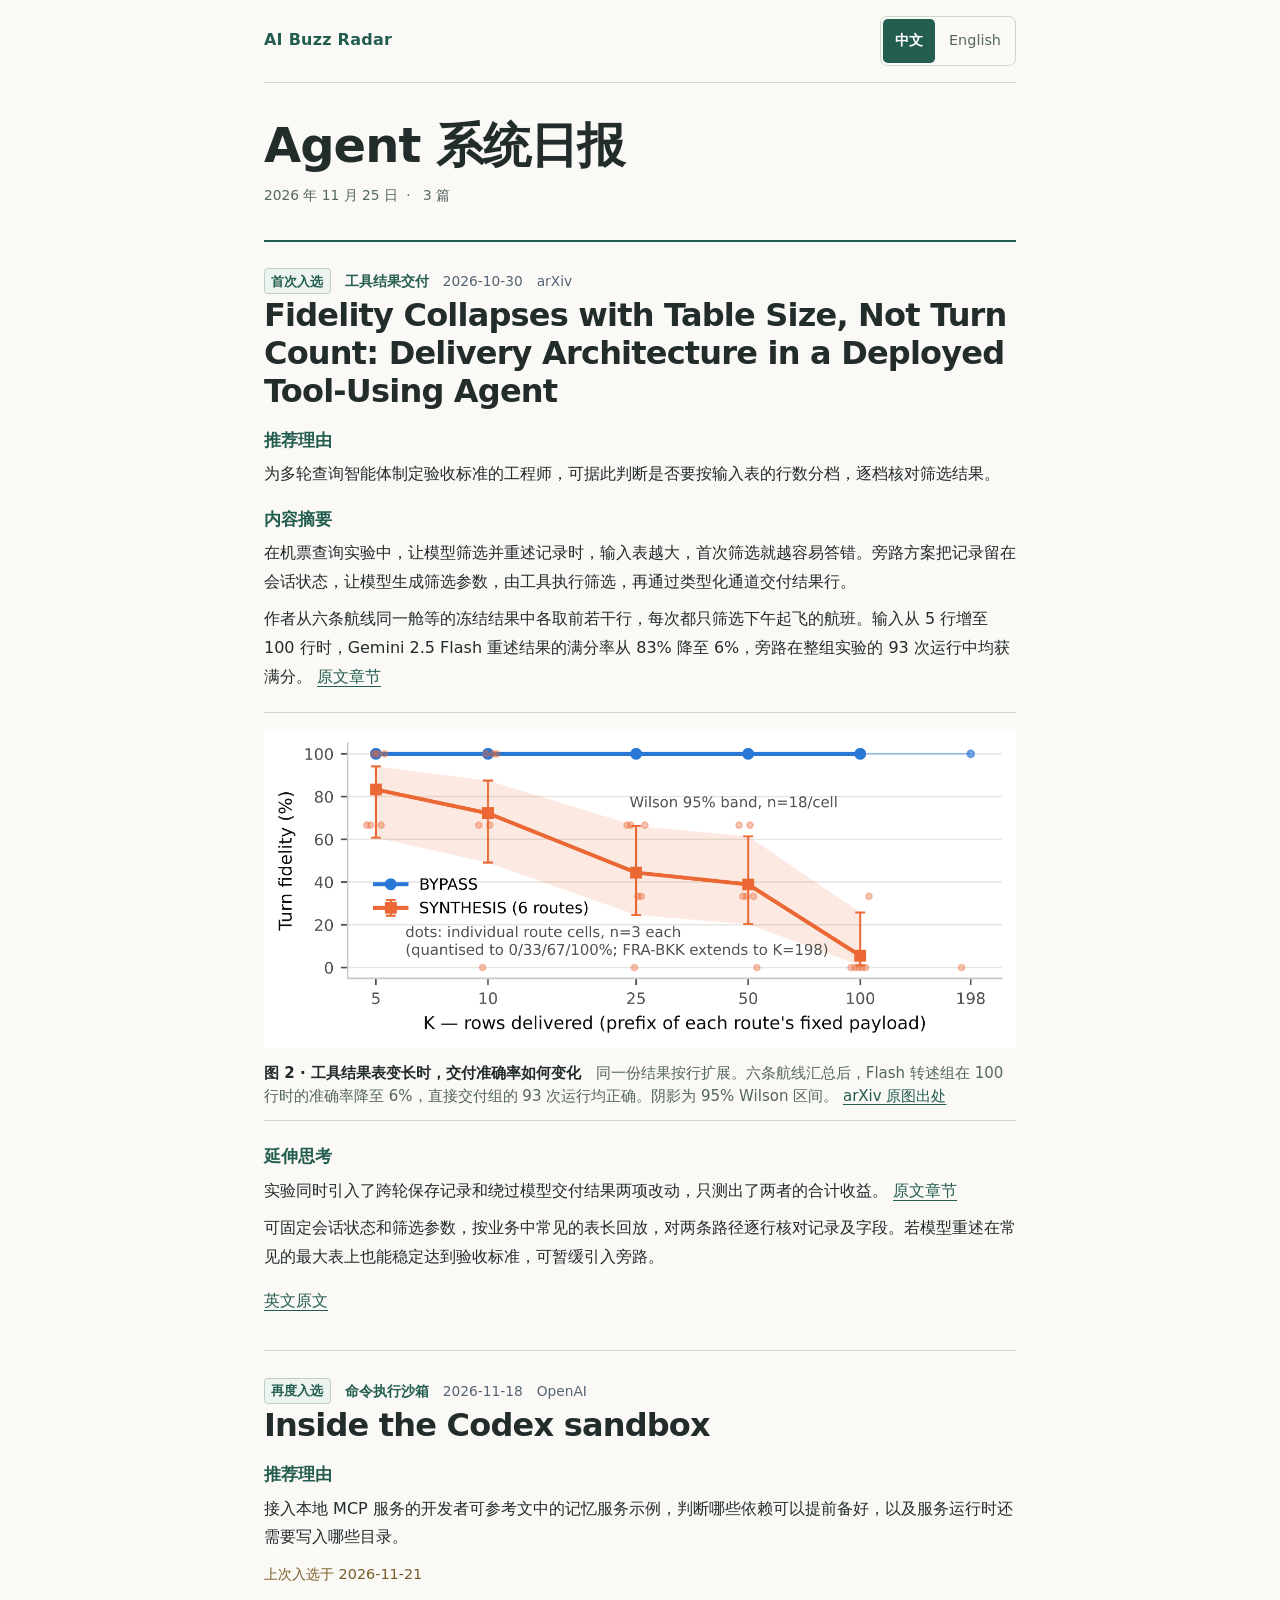
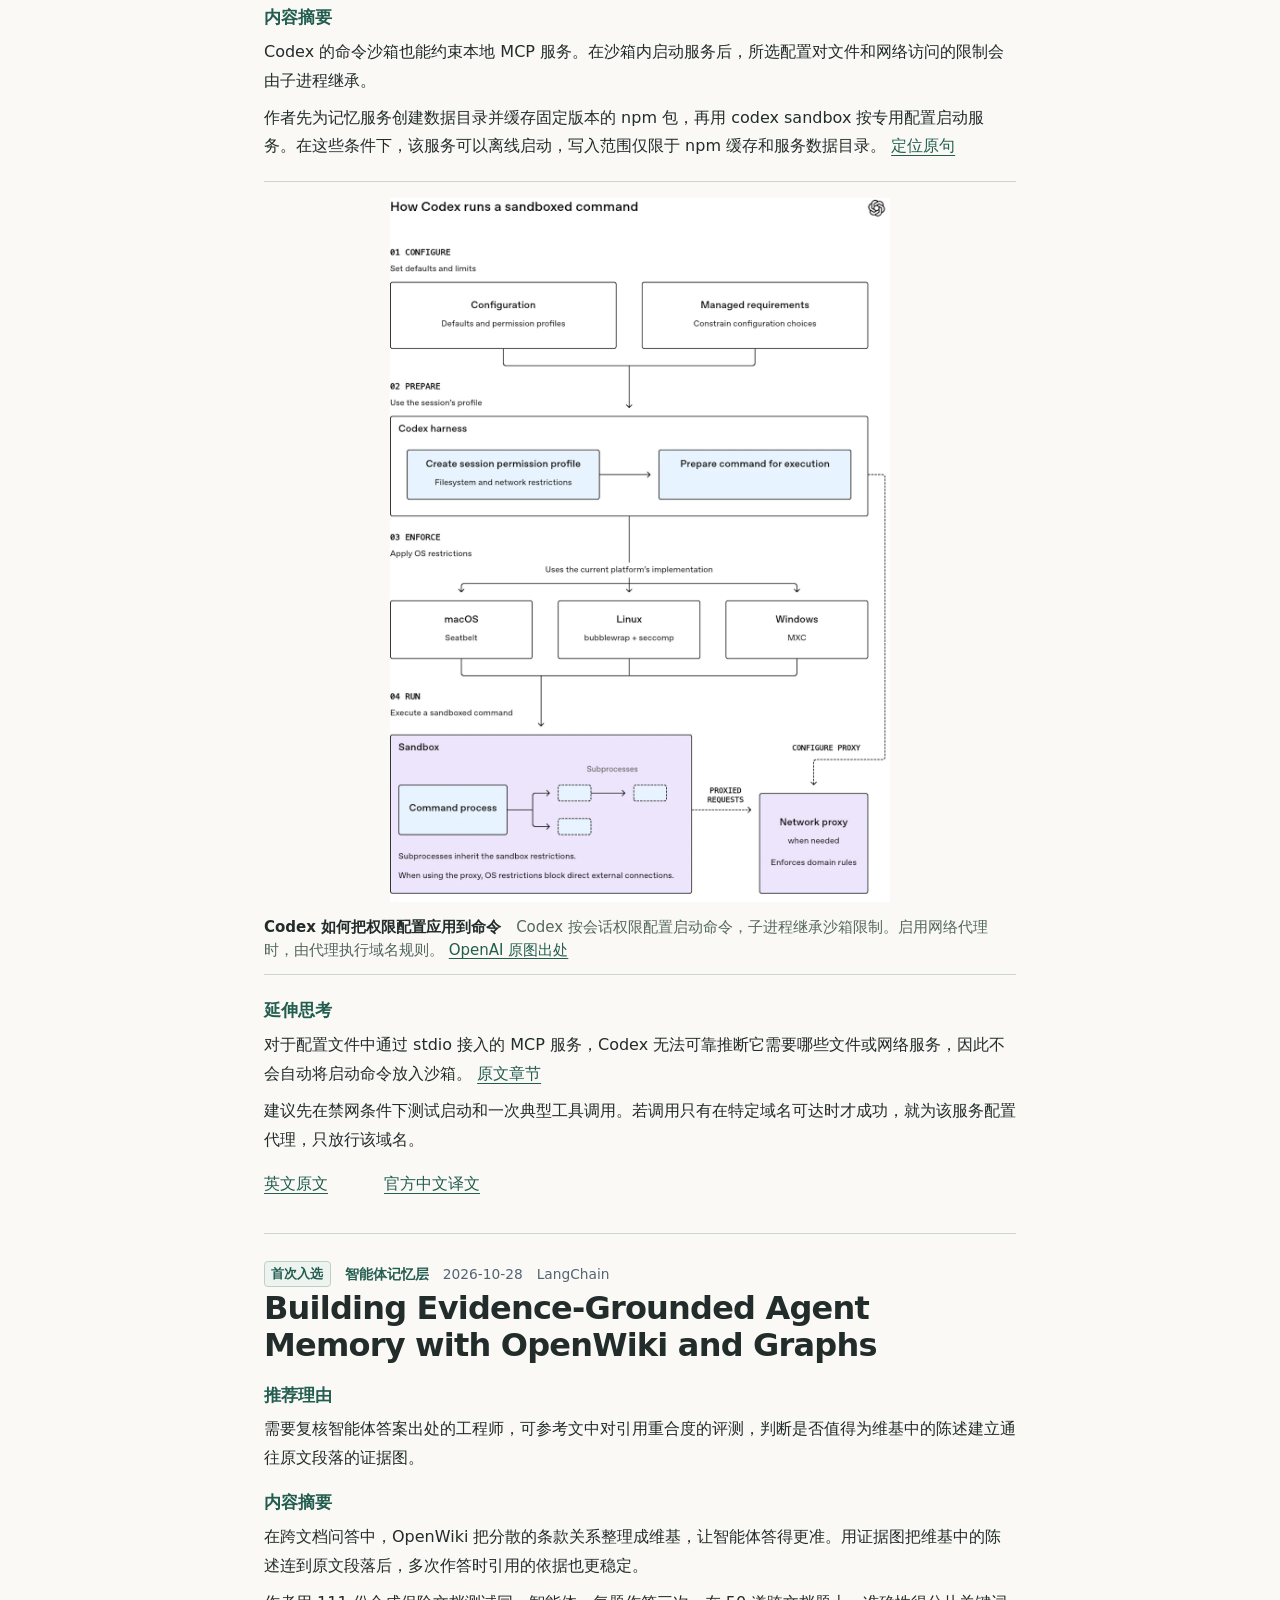
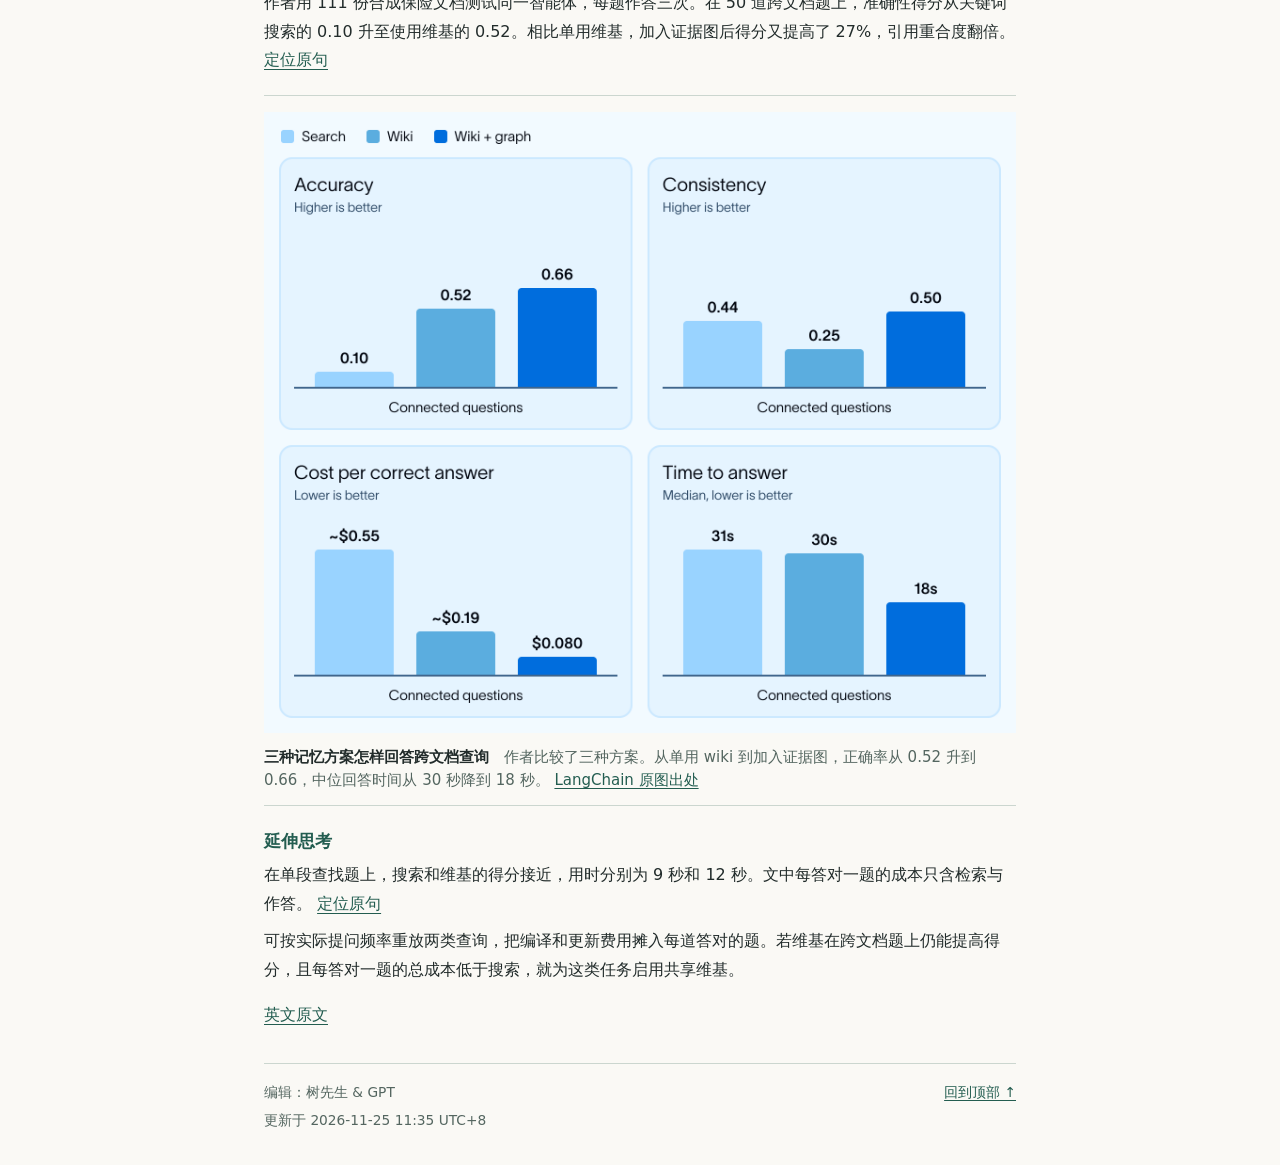
==== examples/index.html @ 89eafdf2 "Size publisher figures for readable layouts and zoom into tapped details" ====
<!doctype html>
<html lang="zh-CN"><head><meta charset="utf-8"><meta name="viewport" content="width=device-width, initial-scale=1">
<title data-en="Agent Systems Daily · 2026-11-25 | AI Buzz Radar">Agent 系统日报 · 2026-11-25 | AI Buzz Radar</title><style>:root{color-scheme:light;--ink:#222c2b;--pine:#235d50;--muted:#546660;--rule:#cbd6cf;--paper:#faf9f5}
*{box-sizing:border-box}
body{margin:0;color:var(--ink);background:var(--paper);font:16px/1.8 system-ui,"PingFang SC","Microsoft YaHei",sans-serif}
main{width:min(47rem,calc(100% - 2.5rem));margin:auto}
header,footer{display:flex;justify-content:space-between;align-items:baseline;gap:1rem;padding:1rem 0;border-bottom:1px solid var(--rule)}
.brand{font-weight:750;letter-spacing:.015em;text-decoration:none}
a{color:var(--pine);text-underline-offset:.23em}
a:focus-visible{outline:2px solid var(--pine);outline-offset:3px}
.mast{padding:2.1rem 0 1.5rem;border-bottom:2px solid var(--pine)}
h1,h2,h3{line-height:1.35;text-wrap:pretty}
h1{font-family:inherit;font-size:clamp(2rem,6vw,3rem);font-weight:700;line-height:1.2;letter-spacing:-.02em;margin:0 0 .45rem}
.mast p,.meta,footer{font-size:.86rem;color:var(--muted)}.mast span{padding:0 .25rem}
article{padding:1.65rem 0;border-bottom:1px solid var(--rule);overflow-wrap:anywhere}
h2{font-size:clamp(1.45rem,3.6vw,2rem);margin:.18rem 0 .65rem;line-height:1.18;letter-spacing:-.025em}p{margin:.52rem 0}
.meta{margin:0;color:#546475}.meta strong{color:var(--pine)}.full{font-size:.88rem;margin-bottom:0}
.meta em{display:inline-block;padding:.05em .5em;border:1px solid #bdcfc6;border-radius:.3em;background:#edf4ef;color:var(--pine);font-size:.8rem;font-style:normal;font-weight:650;white-space:nowrap}
article h3{font-size:1.08rem;font-weight:700;color:var(--pine);margin:1.15rem 0 .25rem}
blockquote{font-size:.9rem;margin:.6rem 0;color:#795d28}footer{border:0;padding-bottom:2rem}
@media(max-width:420px){main{width:calc(100% - 2rem)}.mast{padding:1.45rem 0 1rem}article{padding:1.2rem 0}}
.process{display:flex;flex-wrap:wrap;align-items:stretch;list-style:none;margin:.4rem 0 1rem;padding:0;gap:.3rem}
.process li{flex:1 1 6rem;display:flex;align-items:center;gap:.4rem;border-radius:.2rem;background:#dfe9df;padding:.55rem .7rem;font-size:.9rem}
.process li+li::before{content:"→";font-weight:700;color:var(--pine)}
@media(max-width:480px){.process{display:block}.process li+li{margin-top:.3rem}.process li+li::before{content:"↓"}}
.full{display:flex;flex-wrap:wrap;gap:0 1.25rem;font-size:1rem}
.full a{display:inline-flex;align-items:center;min-height:44px}
@media(max-width:480px){h2{line-height:1.32}footer{flex-wrap:wrap}}
figure{margin:1.25rem 0 1.5rem;padding:1rem 0 .75rem;border-block:1px solid var(--rule)}
figure img{display:block;width:auto;height:auto;max-width:min(100%,25rem);max-height:min(18rem,36vh);max-height:min(18rem,36svh);margin:0 auto}
figcaption{margin:.85rem auto 0;font-size:.9375rem;line-height:1.55;color:var(--muted)}
figcaption strong{color:var(--ink)}
/* Size each original from its intrinsic proportions. Give tall figures a height
   budget, with a floor so a short landscape screen can scroll a legible figure. */
.publisher-figure img{
  max-width:100%;
  max-height:clamp(26rem,80vh,44rem);
  max-height:clamp(26rem,80svh,44rem)
}
.enlarge-image{display:block;width:fit-content;max-width:100%;margin:0 auto;border:0;background:transparent;padding:0;cursor:zoom-in}
.enlarge-image:focus-visible{outline:2px solid var(--pine);outline-offset:4px}
.image-viewer{padding:0;border:1px solid var(--rule);max-width:calc(100vw - 1rem);background:white}
.image-viewer::backdrop{background:rgb(0 0 0 / .65)}
.image-viewer form{display:flex;justify-content:flex-end;border-bottom:1px solid var(--rule)}
.image-viewer button{padding:.6rem 1rem;background:white;border:0;color:var(--pine);font:inherit;cursor:pointer}
.image-viewport{max-height:76vh;overflow:auto}
.image-viewport img{display:block;width:auto;height:auto;max-width:none}
.language-switch{display:flex;align-items:center;gap:.15rem;border:1px solid var(--rule);border-radius:.45rem;padding:.125rem}
.language-switch[hidden]{display:none}
.language-switch button{min-height:2.75rem;padding:.2rem .75rem;border:0;border-radius:.3rem;background:transparent;color:var(--muted);font:inherit;font-size:.9rem;cursor:pointer}
.language-switch button[aria-pressed="true"]{background:var(--pine);color:white;font-weight:650}
.language-switch button:focus-visible{outline:2px solid var(--pine);outline-offset:2px}

.edition-credit{display:grid;gap:.2rem}
</style></head>
<body><main><header><a class="brand" href="index.html" data-follow-language>AI Buzz Radar</a>
<div class="language-switch" role="group" aria-label="阅读语言" data-en-label="Reading language" hidden>
<button type="button" lang="zh-CN" data-language="zh" aria-pressed="true">中文</button>
<button type="button" lang="en" data-language="en" aria-pressed="false">English</button></div></header>
<div class="mast"><h1 data-en="Agent Systems Daily">Agent 系统日报</h1><p><time datetime="2026-11-25" data-en="November 25, 2026">2026 年 11 月 25 日</time> <span>·</span> <span data-en="3 articles">3 篇</span></p></div>
<article><p class="meta"><em>首次入选</em>　<strong>工具结果交付</strong>　2026-10-30　arXiv</p>
<h2>Fidelity Collapses with Table Size, Not Turn Count: Delivery Architecture in a Deployed Tool-Using Agent</h2>
<h3>推荐理由</h3>
<p>为多轮查询智能体制定验收标准的工程师，可据此判断是否要按输入表的行数分档，逐档核对筛选结果。</p>
<h3>内容摘要</h3>
<p>在机票查询实验中，让模型筛选并重述记录时，输入表越大，首次筛选就越容易答错。旁路方案把记录留在会话状态，让模型生成筛选参数，由工具执行筛选，再通过类型化通道交付结果行。</p>
<p>作者从六条航线同一舱等的冻结结果中各取前若干行，每次都只筛选下午起飞的航班。输入从 5 行增至 100 行时，Gemini 2.5 Flash 重述结果的满分率从 83% 降至 6%，旁路在整组实验的 93 次运行中均获满分。 <a href="https://arxiv.org/html/2611.00442v1#S5.SS1.SSS0.Px1">原文章节</a></p>
<figure class="publisher-figure"><button aria-label="放大原图：随行数增加，橙色模型转述曲线下降，蓝色直接交付曲线保持在 100%。" class="enlarge-image" type="button"><img alt="随行数增加，橙色模型转述曲线下降，蓝色直接交付曲线保持在 100%。" src="[data-uri]"/></button><figcaption><strong>图 2 · 工具结果表变长时，交付准确率如何变化</strong>　同一份结果按行扩展。六条航线汇总后，Flash 转述组在 100 行时的准确率降至 6%，直接交付组的 93 次运行均正确。阴影为 95% Wilson 区间。 <a href="https://arxiv.org/html/2611.00442v1#S5.F2">arXiv 原图出处</a></figcaption></figure>

<h3>延伸思考</h3>
<p>实验同时引入了跨轮保存记录和绕过模型交付结果两项改动，只测出了两者的合计收益。 <a href="https://arxiv.org/html/2611.00442v1#Sx1.SS0.SSS0.Px4">原文章节</a></p>
<p>可固定会话状态和筛选参数，按业务中常见的表长回放，对两条路径逐行核对记录及字段。若模型重述在常见的最大表上也能稳定达到验收标准，可暂缓引入旁路。</p>
<p class="full"><a href="https://arxiv.org/html/2611.00442v1">英文原文</a></p>
</article><article><p class="meta"><em>再度入选</em>　<strong>命令执行沙箱</strong>　2026-11-18　OpenAI</p>
<h2>Inside the Codex sandbox</h2>
<h3>推荐理由</h3>
<p>接入本地 MCP 服务的开发者可参考文中的记忆服务示例，判断哪些依赖可以提前备好，以及服务运行时还需要写入哪些目录。</p>
<blockquote>
<p>上次入选于 2026-11-21</p>
</blockquote>
<h3>内容摘要</h3>
<p>Codex 的命令沙箱也能约束本地 MCP 服务。在沙箱内启动服务后，所选配置对文件和网络访问的限制会由子进程继承。</p>
<p>作者先为记忆服务创建数据目录并缓存固定版本的 npm 包，再用 codex sandbox 按专用配置启动服务。在这些条件下，该服务可以离线启动，写入范围仅限于 npm 缓存和服务数据目录。 <a href="https://openai.com/en-US/index/inside-the-codex-sandbox/#:~:text=without%20network%20access%2C%20with%20writes%20limited%20to%20the%20npm%20cache%20and%20the%20server%E2%80%99s%20data%20directory">定位原句</a></p>
<figure class="publisher-figure"><button aria-label="放大原图：流程图中，配置和管理员设定的约束共同确定会话权限配置。Codex 据此在 macOS、Linux 或 Windows 的沙箱中启动命令。子进程继承限制，可选的网络代理按域名规则筛选请求。" class="enlarge-image" type="button"><img alt="流程图中，配置和管理员设定的约束共同确定会话权限配置。Codex 据此在 macOS、Linux 或 Windows 的沙箱中启动命令。子进程继承限制，可选的网络代理按域名规则筛选请求。" src="[data-uri]"/></button><figcaption><strong>Codex 如何把权限配置应用到命令</strong>　Codex 按会话权限配置启动命令，子进程继承沙箱限制。启用网络代理时，由代理执行域名规则。 <a href="https://openai.com/en-US/index/inside-the-codex-sandbox/">OpenAI 原图出处</a></figcaption></figure>

<h3>延伸思考</h3>
<p>对于配置文件中通过 stdio 接入的 MCP 服务，Codex 无法可靠推断它需要哪些文件或网络服务，因此不会自动将启动命令放入沙箱。 <a href="https://openai.com/en-US/index/inside-the-codex-sandbox/#example-sandboxing-an-mcp-server">原文章节</a></p>
<p>建议先在禁网条件下测试启动和一次典型工具调用。若调用只有在特定域名可达时才成功，就为该服务配置代理，只放行该域名。</p>
<p class="full"><a href="https://openai.com/en-US/index/inside-the-codex-sandbox/">英文原文</a>　<a href="https://openai.com/zh-Hans-CN/index/inside-the-codex-sandbox/">官方中文译文</a></p>
</article><article><p class="meta"><em>首次入选</em>　<strong>智能体记忆层</strong>　2026-10-28　LangChain</p>
<h2>Building Evidence-Grounded Agent Memory with OpenWiki and Graphs</h2>
<h3>推荐理由</h3>
<p>需要复核智能体答案出处的工程师，可参考文中对引用重合度的评测，判断是否值得为维基中的陈述建立通往原文段落的证据图。</p>
<h3>内容摘要</h3>
<p>在跨文档问答中，OpenWiki 把分散的条款关系整理成维基，让智能体答得更准。用证据图把维基中的陈述连到原文段落后，多次作答时引用的依据也更稳定。</p>
<p>作者用 111 份合成保险文档测试同一智能体，每题作答三次。在 50 道跨文档题上，准确性得分从关键词搜索的 0.10 升至使用维基的 0.52。相比单用维基，加入证据图后得分又提高了 27%，引用重合度翻倍。 <a href="https://www.langchain.com/blog/building-agent-memory-openwiki-graphs#:~:text=Accuracy%20rose%2027%25%2C%20citation%20consistency%20doubled">定位原句</a></p>
<figure class="publisher-figure"><button aria-label="放大原图：原文四幅柱状图比较仅搜索、只用 wiki 及 wiki 加证据图的正确率、引用一致性、每个正确回答的成本和中位回答时间。" class="enlarge-image" type="button"><img alt="原文四幅柱状图比较仅搜索、只用 wiki 及 wiki 加证据图的正确率、引用一致性、每个正确回答的成本和中位回答时间。" src="[data-uri]"/></button><figcaption><strong>三种记忆方案怎样回答跨文档查询</strong>　作者比较了三种方案。从单用 wiki 到加入证据图，正确率从 0.52 升到 0.66，中位回答时间从 30 秒降到 18 秒。 <a href="https://www.langchain.com/blog/building-agent-memory-openwiki-graphs#:~:text=Better%20accuracy%2C%20lower%20cost%2C%20faster%20answers">LangChain 原图出处</a></figcaption></figure>

<h3>延伸思考</h3>
<p>在单段查找题上，搜索和维基的得分接近，用时分别为 9 秒和 12 秒。文中每答对一题的成本只含检索与作答。 <a href="https://www.langchain.com/blog/building-agent-memory-openwiki-graphs#:~:text=while%20latency%20increased%20from%209%20to%2012%20seconds">定位原句</a></p>
<p>可按实际提问频率重放两类查询，把编译和更新费用摊入每道答对的题。若维基在跨文档题上仍能提高得分，且每答对一题的总成本低于搜索，就为这类任务启用共享维基。</p>
<p class="full"><a href="https://www.langchain.com/blog/building-agent-memory-openwiki-graphs">英文原文</a></p>
</article>
<footer><div class="edition-credit"><span data-en="Edited by Mr. Tree &amp; GPT">编辑：树先生 &amp; GPT</span>
<span><span data-en="Updated">更新于</span> <time datetime="2026-11-25T11:35:46.316659+08:00">2026-11-25 11:35 UTC+8</time></span>
</div><a href="#" data-en="Back to top ↑">回到顶部 ↑</a></footer></main>

<dialog class="image-viewer" aria-label="原图" data-en-label="Original figure">
<form method="dialog"><button type="button" class="original-size" data-en="Original size" hidden>原始尺寸</button><button autofocus data-en="Close figure">关闭原图</button></form>
<div class="image-viewport"><img alt=""></div>
</dialog>
<script>
const viewer = document.querySelector(".image-viewer");
const viewport = viewer.querySelector(".image-viewport");
const full = viewport.querySelector("img");
const originalSize = viewer.querySelector(".original-size");

function centerOnFigure(x, y) {
  viewport.scrollTo(full.offsetWidth * x - viewport.clientWidth / 2,
                    full.offsetHeight * y - viewport.clientHeight / 2);
}

document.querySelector("main").addEventListener("click", event => {
  const button = event.target.closest(".enlarge-image");
  if (!button) return;
  const thumbnail = button.querySelector("img");
  const rect = thumbnail.getBoundingClientRect();
  const readingWidth = Math.min(thumbnail.naturalWidth,
                                Math.max(rect.width * 2, document.documentElement.clientWidth * 0.9));
  full.src = thumbnail.currentSrc;
  full.alt = thumbnail.alt;
  full.style.aspectRatio = thumbnail.naturalWidth + " / " + thumbnail.naturalHeight;
  full.style.width = readingWidth + "px";
  originalSize.hidden = readingWidth >= thumbnail.naturalWidth;
  viewer.showModal();
  centerOnFigure(event.detail ? (event.clientX - rect.left) / rect.width : 0.5,
                 event.detail ? (event.clientY - rect.top) / rect.height : 0);
});
originalSize.addEventListener("click", () => {
  const x = (viewport.scrollLeft + viewport.clientWidth / 2) / full.offsetWidth;
  const y = (viewport.scrollTop + viewport.clientHeight / 2) / full.offsetHeight;
  full.style.width = full.naturalWidth + "px";
  originalSize.hidden = true;
  viewer.querySelector("[autofocus]").focus();
  centerOnFigure(x, y);
});
</script>


<script type="application/json" id="english-cards">["\u003cp class=\"meta\"\u003e\u003cem\u003eFirst appearance\u003c/em\u003e\u3000\u003cstrong\u003eTool result delivery\u003c/strong\u003e\u30002026-10-30\u3000arXiv\u003c/p\u003e\n\u003ch2\u003eFidelity Collapses with Table Size, Not Turn Count: Delivery Architecture in a Deployed Tool-Using Agent\u003c/h2\u003e\n\u003ch3\u003eWhy\u003c/h3\u003e\n\u003cp\u003eEngineers setting acceptance criteria for multi-turn query agents can use these results to decide whether to group tests by input row count and verify the filtered results at each size.\u003c/p\u003e\n\u003ch3\u003eSummary\u003c/h3\u003e\n\u003cp\u003eIn a flight-search experiment, when the model filtered and re-emitted records, larger input tables led to more errors on the first filter request. The bypass design kept records in session state. The model supplied filter arguments, and a tool applied them and delivered the matching rows over a typed channel.\u003c/p\u003e\n\u003cp\u003eThe authors took progressively longer prefixes of frozen results from six routes in a single cabin class, asking for afternoon departures each time. As the input grew from 5 to 100 rows, the share of Gemini 2.5 Flash responses earning full credit fell from 83% to 6%. The bypass design earned full credit in all 93 runs of the experiment. \u003ca href=\"https://arxiv.org/html/2611.00442v1#S5.SS1.SSS0.Px1\"\u003eSource section\u003c/a\u003e\u003c/p\u003e\n\u003cfigure class=\"publisher-figure\"\u003e\u003cbutton aria-label=\"Enlarge figure: The orange synthesis curve drops as rows are added. The blue direct-delivery curve stays at 100%.\" class=\"enlarge-image\" type=\"button\"\u003e\u003cimg alt=\"The orange synthesis curve drops as rows are added. The blue direct-delivery curve stays at 100%.\"/\u003e\u003c/button\u003e\u003cfigcaption\u003e\u003cstrong\u003eFigure 2 \u00b7 Fidelity as tool results grow\u003c/strong\u003e\u3000Each table grows by appending rows to a fixed payload. Across six routes, Flash synthesis falls to 6% fidelity at 100 rows. Direct delivery is correct in all 93 runs. Shading shows 95% Wilson intervals. \u003ca href=\"https://arxiv.org/html/2611.00442v1#S5.F2\"\u003eOriginal figure from arXiv\u003c/a\u003e\u003c/figcaption\u003e\u003c/figure\u003e\n\u003ch3\u003eTakeaways\u003c/h3\u003e\n\u003cp\u003eThe experiment introduced two changes together, preserving records across turns and delivering results outside the model. It measured their combined benefit. \u003ca href=\"https://arxiv.org/html/2611.00442v1#Sx1.SS0.SSS0.Px4\"\u003eSource section\u003c/a\u003e\u003c/p\u003e\n\u003cp\u003eA follow-up test could hold session state and filter arguments fixed, replay table sizes common in production, and check every row and field from both delivery paths. If model-generated results consistently meet the acceptance criteria even on the largest commonly seen tables, adopting a bypass could wait.\u003c/p\u003e\n\u003cp class=\"full\"\u003e\u003ca href=\"https://arxiv.org/html/2611.00442v1\"\u003eOriginal article\u003c/a\u003e\u003c/p\u003e\n", "\u003cp class=\"meta\"\u003e\u003cem\u003eReturning pick\u003c/em\u003e\u3000\u003cstrong\u003eCommand execution sandbox\u003c/strong\u003e\u30002026-11-18\u3000OpenAI\u003c/p\u003e\n\u003ch2\u003eInside the Codex sandbox\u003c/h2\u003e\n\u003ch3\u003eWhy\u003c/h3\u003e\n\u003cp\u003eDevelopers integrating a local MCP server can use the memory server example to decide which dependencies to prepare in advance and which directories the server still needs to write to at runtime.\u003c/p\u003e\n\u003cblockquote\u003e\n\u003cp\u003ePreviously featured on 2026-11-21\u003c/p\u003e\n\u003c/blockquote\u003e\n\u003ch3\u003eSummary\u003c/h3\u003e\n\u003cp\u003eThe Codex command sandbox can also constrain a local MCP server. When the server starts inside the sandbox, its child processes inherit the selected profile\u2019s filesystem and network restrictions.\u003c/p\u003e\n\u003cp\u003eThe author created a data directory for the memory server and cached a pinned version of its npm package, then launched it with codex sandbox under a dedicated profile. Under those conditions, the server could start offline and write only to the npm cache and its data directory. \u003ca href=\"https://openai.com/en-US/index/inside-the-codex-sandbox/#:~:text=without%20network%20access%2C%20with%20writes%20limited%20to%20the%20npm%20cache%20and%20the%20server%E2%80%99s%20data%20directory\"\u003eSource passage\u003c/a\u003e\u003c/p\u003e\n\u003cfigure class=\"publisher-figure\"\u003e\u003cbutton aria-label=\"Enlarge figure: Flow diagram showing how configuration and managed requirements define the session\u2019s permission profile. Codex uses the profile to launch a command in a sandbox on macOS, Linux, or Windows. Child processes inherit the restrictions, and an optional network proxy filters requests by domain.\" class=\"enlarge-image\" type=\"button\"\u003e\u003cimg alt=\"Flow diagram showing how configuration and managed requirements define the session\u2019s permission profile. Codex uses the profile to launch a command in a sandbox on macOS, Linux, or Windows. Child processes inherit the restrictions, and an optional network proxy filters requests by domain.\"/\u003e\u003c/button\u003e\u003cfigcaption\u003e\u003cstrong\u003eHow Codex applies a permission profile to a command\u003c/strong\u003e\u3000Codex launches the command under the session\u2019s permission profile. Child processes inherit the sandbox restrictions. When enabled, the network proxy enforces domain rules. \u003ca href=\"https://openai.com/en-US/index/inside-the-codex-sandbox/\"\u003eOriginal figure from OpenAI\u003c/a\u003e\u003c/figcaption\u003e\u003c/figure\u003e\n\u003ch3\u003eTakeaways\u003c/h3\u003e\n\u003cp\u003eCodex leaves the launch command for a configured stdio MCP server unsandboxed because it cannot reliably infer which files or network services the server needs. \u003ca href=\"https://openai.com/en-US/index/inside-the-codex-sandbox/#example-sandboxing-an-mcp-server\"\u003eSource section\u003c/a\u003e\u003c/p\u003e\n\u003cp\u003eI\u2019d test startup and one typical tool call with networking disabled. If the call succeeds only when a particular domain is reachable, I\u2019d configure a proxy for that server to allow just that domain.\u003c/p\u003e\n\u003cp class=\"full\"\u003e\u003ca href=\"https://openai.com/en-US/index/inside-the-codex-sandbox/\"\u003eOriginal article\u003c/a\u003e\u003c/p\u003e\n", "\u003cp class=\"meta\"\u003e\u003cem\u003eFirst appearance\u003c/em\u003e\u3000\u003cstrong\u003eAgent memory layer\u003c/strong\u003e\u30002026-10-28\u3000LangChain\u003c/p\u003e\n\u003ch2\u003eBuilding Evidence-Grounded Agent Memory with OpenWiki and Graphs\u003c/h2\u003e\n\u003ch3\u003eWhy\u003c/h3\u003e\n\u003cp\u003eEngineers who need to audit the sources behind an agent\u2019s answers can use the citation-overlap results to decide whether to build an evidence graph linking wiki statements to source passages.\u003c/p\u003e\n\u003ch3\u003eSummary\u003c/h3\u003e\n\u003cp\u003eOn questions that spanned documents, agents answered more accurately when OpenWiki compiled the relationships among policy provisions into a wiki. Linking wiki statements to source passages through an evidence graph also made citations more consistent across runs.\u003c/p\u003e\n\u003cp\u003eThe authors tested the same agent on 111 synthetic insurance documents and ran each question three times. On 50 cross-document questions, the accuracy score rose from 0.10 with keyword search to 0.52 with the wiki. Adding the graph raised the score a further 27% relative to the wiki alone and doubled citation overlap. \u003ca href=\"https://www.langchain.com/blog/building-agent-memory-openwiki-graphs#:~:text=Accuracy%20rose%2027%25%2C%20citation%20consistency%20doubled\"\u003eSource passage\u003c/a\u003e\u003c/p\u003e\n\u003cfigure class=\"publisher-figure\"\u003e\u003cbutton aria-label=\"Enlarge figure: Four charts compare accuracy, citation consistency, cost per correct answer, and median latency with search alone, a wiki, or a wiki plus an evidence graph.\" class=\"enlarge-image\" type=\"button\"\u003e\u003cimg alt=\"Four charts compare accuracy, citation consistency, cost per correct answer, and median latency with search alone, a wiki, or a wiki plus an evidence graph.\"/\u003e\u003c/button\u003e\u003cfigcaption\u003e\u003cstrong\u003eThree memory setups on cross-document questions\u003c/strong\u003e\u3000Moving from the wiki alone to a wiki with an evidence graph raised accuracy from 0.52 to 0.66 and cut median answer time from 30 to 18 seconds in the authors\u2019 evaluation. \u003ca href=\"https://www.langchain.com/blog/building-agent-memory-openwiki-graphs#:~:text=Better%20accuracy%2C%20lower%20cost%2C%20faster%20answers\"\u003eOriginal figure from LangChain\u003c/a\u003e\u003c/figcaption\u003e\u003c/figure\u003e\n\u003ch3\u003eTakeaways\u003c/h3\u003e\n\u003cp\u003eOn single-passage lookups, search and the wiki earned similar scores and took 9 and 12 seconds, respectively. The reported cost per correct answer covered only retrieval and answering. \u003ca href=\"https://www.langchain.com/blog/building-agent-memory-openwiki-graphs#:~:text=while%20latency%20increased%20from%209%20to%2012%20seconds\"\u003eSource passage\u003c/a\u003e\u003c/p\u003e\n\u003cp\u003eReplay both question types at their observed frequencies and include compilation and update costs in the cost per correct answer. If the wiki still improves cross-document scores and costs less per correct answer than search, use a shared wiki for those tasks.\u003c/p\u003e\n\u003cp class=\"full\"\u003e\u003ca href=\"https://www.langchain.com/blog/building-agent-memory-openwiki-graphs\"\u003eOriginal article\u003c/a\u003e\u003c/p\u003e\n"]</script>
<script>
const english = JSON.parse(document.getElementById("english-cards").textContent);
const cards = Array.from(document.querySelectorAll("main > article"), (article, i) => {
  const template = document.createElement("template");
  template.innerHTML = english[i];
  const figure = template.content.querySelector("img");
  if (figure) figure.src = article.querySelector("img").src;
  return {article, zh: [...article.childNodes], en: [...template.content.childNodes]};
});
const labels = [...document.querySelectorAll("[data-en]")].map(node => [node, node.textContent]);
const ariaLabels = [...document.querySelectorAll("[data-en-label]")].map(node => [node, node.getAttribute("aria-label")]);
const localLinks = [...document.querySelectorAll("[data-follow-language]")].map(link => [link, link.getAttribute("href")]);
const switcher = document.querySelector(".language-switch");
function displayLanguage(language) {
  const isEnglish = language === "en";
  for (const card of cards) card.article.replaceChildren(...card[language]);
  for (const [node, zh] of labels) node.textContent = isEnglish ? node.dataset.en : zh;
  for (const [node, zh] of ariaLabels) node.setAttribute("aria-label", isEnglish ? node.dataset.enLabel : zh);
  for (const [link, href] of localLinks) link.setAttribute("href", isEnglish ? href + "?lang=en" : href);
  for (const button of switcher.querySelectorAll("button")) {
    button.setAttribute("aria-pressed", String(button.dataset.language === language));
  }
  document.documentElement.lang = isEnglish ? "en" : "zh-CN";
}
switcher.addEventListener("click", event => {
  const button = event.target.closest("button[data-language]");
  if (!button) return;
  const language = button.dataset.language;
  displayLanguage(language);
  const url = new URL(location.href);
  if (language === "en") url.searchParams.set("lang", "en");
  else url.searchParams.delete("lang");
  if (location.protocol === "http:" || location.protocol === "https:") history.replaceState(null, "", url);
});
if (new URL(location.href).searchParams.get("lang") === "en") displayLanguage("en");
switcher.hidden = false;
</script>

</body></html>
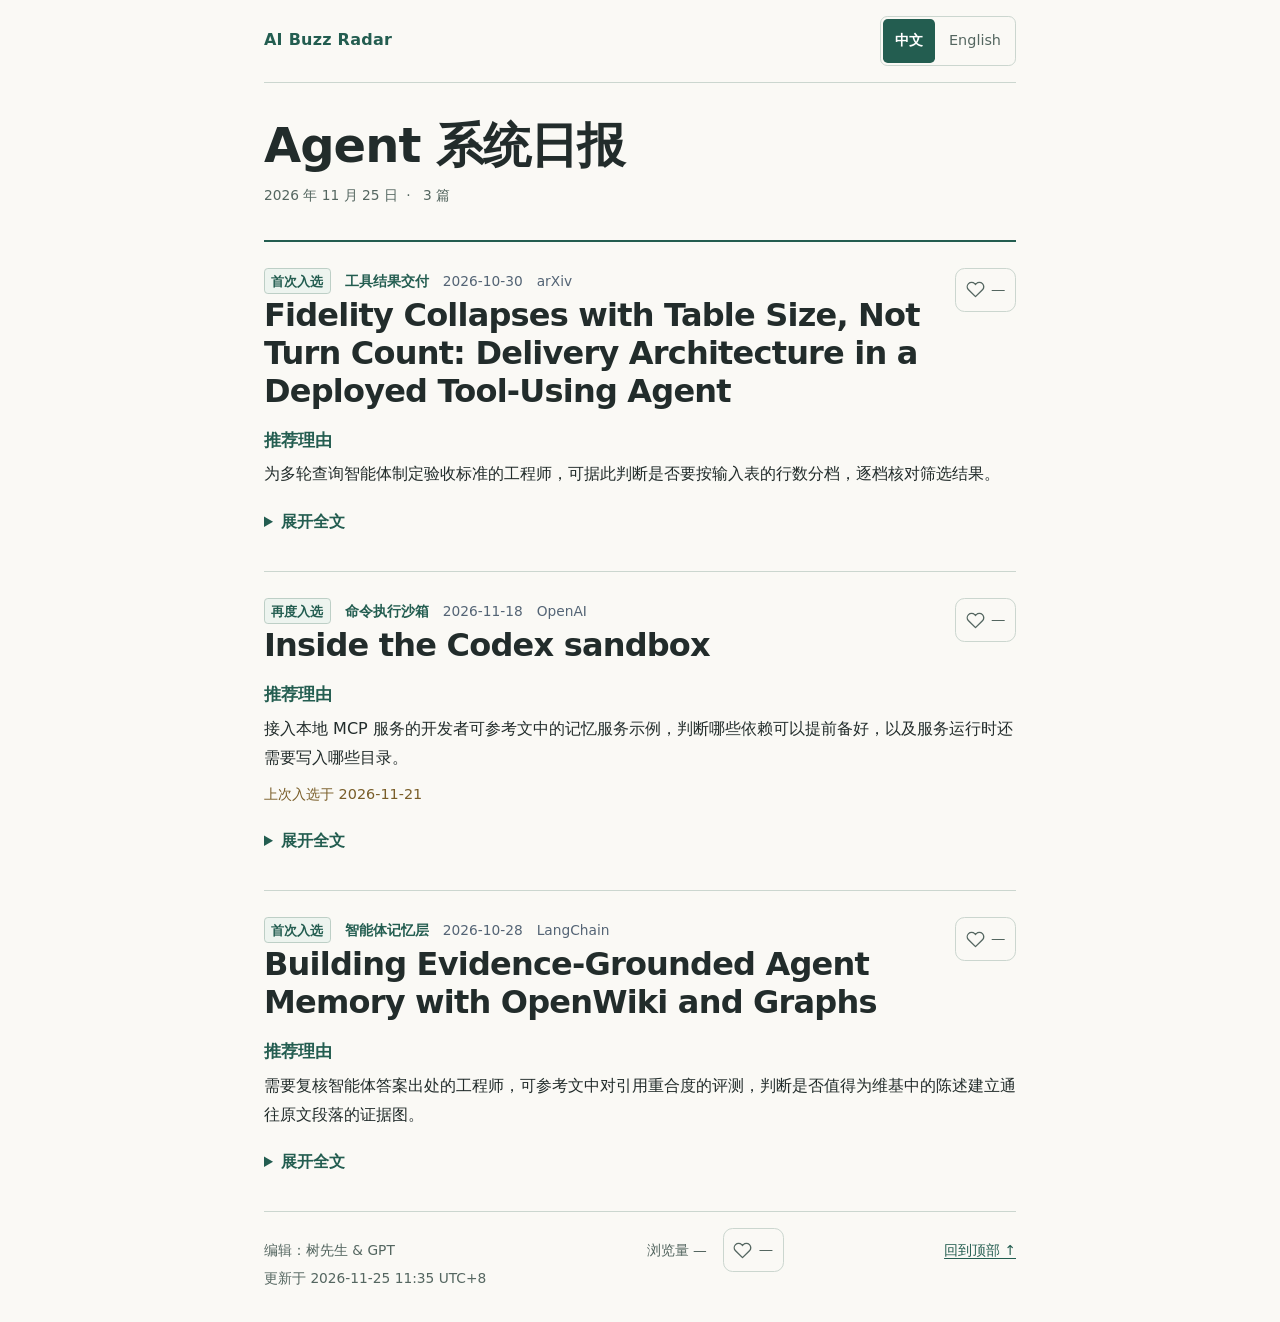
==== commit 8edb388d: "Add v1.1 reading disclosures, cumulative views and article likes" ====
--- a/examples/index.html
+++ b/examples/index.html
@@ -52,17 +52,31 @@
 .language-switch button:focus-visible{outline:2px solid var(--pine);outline-offset:2px}
 
 .edition-credit{display:grid;gap:.2rem}
+.article-details{margin-top:.7rem}
+.article-details summary{width:fit-content;min-height:44px;align-content:center;color:var(--pine);cursor:pointer;font-weight:650}
+.article-details summary:focus-visible,.like:focus-visible{outline:2px solid var(--pine);outline-offset:2px}
+.article-details .less,.article-details[open] .more{display:none}
+.article-details[open] .less{display:inline}
+.like{display:inline-flex;align-items:center;justify-content:center;gap:.4rem;min-width:44px;min-height:44px;padding:0 .6rem;border:1px solid var(--rule);border-radius:.6rem;background:transparent;color:var(--muted);font:inherit;font-size:.9rem;font-variant-numeric:tabular-nums;cursor:pointer}
+.like:disabled{cursor:default}
+.like[aria-pressed=true]{color:#a33453}
+.like[aria-pressed=true] svg{fill:currentColor}
+article>.like{float:right;margin-left:.65rem}
+.engagement{display:flex;align-items:center;gap:1rem;font-variant-numeric:tabular-nums}
+#counter-status:not(:empty){padding-bottom:1rem;color:var(--muted);font-size:.875rem}
 </style></head>
 <body><main><header><a class="brand" href="index.html" data-follow-language>AI Buzz Radar</a>
 <div class="language-switch" role="group" aria-label="阅读语言" data-en-label="Reading language" hidden>
 <button type="button" lang="zh-CN" data-language="zh" aria-pressed="true">中文</button>
 <button type="button" lang="en" data-language="en" aria-pressed="false">English</button></div></header>
 <div class="mast"><h1 data-en="Agent Systems Daily">Agent 系统日报</h1><p><time datetime="2026-11-25" data-en="November 25, 2026">2026 年 11 月 25 日</time> <span>·</span> <span data-en="3 articles">3 篇</span></p></div>
-<article><p class="meta"><em>首次入选</em>　<strong>工具结果交付</strong>　2026-10-30　arXiv</p>
+<article><button type="button" class="like" data-counter="article-a9e1956a3a6f707d8ed5b52c" aria-describedby="total-article-a9e1956a3a6f707d8ed5b52c" aria-label="为文章点赞" data-en-label="Like article" aria-pressed="false" disabled>
+<svg aria-hidden="true" width="19" height="19" viewBox="0 0 24 24" fill="none" stroke="currentColor" stroke-width="1.7" stroke-linejoin="round"><path d="M20.8 4.6a5.5 5.5 0 0 0-7.8 0l-1 1-1-1a5.5 5.5 0 0 0-7.8 7.8L12 21l8.8-8.6a5.5 5.5 0 0 0 0-7.8Z"/></svg>
+<span class="total" id="total-article-a9e1956a3a6f707d8ed5b52c">—</span></button><p class="meta"><em>首次入选</em>　<strong>工具结果交付</strong>　2026-10-30　arXiv</p>
 <h2>Fidelity Collapses with Table Size, Not Turn Count: Delivery Architecture in a Deployed Tool-Using Agent</h2>
 <h3>推荐理由</h3>
 <p>为多轮查询智能体制定验收标准的工程师，可据此判断是否要按输入表的行数分档，逐档核对筛选结果。</p>
-<h3>内容摘要</h3>
+<details class="article-details"><summary><span class="more">展开全文</span><span class="less">收起全文</span></summary><h3>内容摘要</h3>
 <p>在机票查询实验中，让模型筛选并重述记录时，输入表越大，首次筛选就越容易答错。旁路方案把记录留在会话状态，让模型生成筛选参数，由工具执行筛选，再通过类型化通道交付结果行。</p>
 <p>作者从六条航线同一舱等的冻结结果中各取前若干行，每次都只筛选下午起飞的航班。输入从 5 行增至 100 行时，Gemini 2.5 Flash 重述结果的满分率从 83% 降至 6%，旁路在整组实验的 93 次运行中均获满分。 <a href="https://arxiv.org/html/2611.00442v1#S5.SS1.SSS0.Px1">原文章节</a></p>
 <figure class="publisher-figure"><button aria-label="放大原图：随行数增加，橙色模型转述曲线下降，蓝色直接交付曲线保持在 100%。" class="enlarge-image" type="button"><img alt="随行数增加，橙色模型转述曲线下降，蓝色直接交付曲线保持在 100%。" src="[data-uri]"/></button><figcaption><strong>图 2 · 工具结果表变长时，交付准确率如何变化</strong>　同一份结果按行扩展。六条航线汇总后，Flash 转述组在 100 行时的准确率降至 6%，直接交付组的 93 次运行均正确。阴影为 95% Wilson 区间。 <a href="https://arxiv.org/html/2611.00442v1#S5.F2">arXiv 原图出处</a></figcaption></figure>
@@ -71,14 +85,16 @@
 <p>实验同时引入了跨轮保存记录和绕过模型交付结果两项改动，只测出了两者的合计收益。 <a href="https://arxiv.org/html/2611.00442v1#Sx1.SS0.SSS0.Px4">原文章节</a></p>
 <p>可固定会话状态和筛选参数，按业务中常见的表长回放，对两条路径逐行核对记录及字段。若模型重述在常见的最大表上也能稳定达到验收标准，可暂缓引入旁路。</p>
 <p class="full"><a href="https://arxiv.org/html/2611.00442v1">英文原文</a></p>
-</article><article><p class="meta"><em>再度入选</em>　<strong>命令执行沙箱</strong>　2026-11-18　OpenAI</p>
+</details></article><article><button type="button" class="like" data-counter="article-696279831be252ab303299be" aria-describedby="total-article-696279831be252ab303299be" aria-label="为文章点赞" data-en-label="Like article" aria-pressed="false" disabled>
+<svg aria-hidden="true" width="19" height="19" viewBox="0 0 24 24" fill="none" stroke="currentColor" stroke-width="1.7" stroke-linejoin="round"><path d="M20.8 4.6a5.5 5.5 0 0 0-7.8 0l-1 1-1-1a5.5 5.5 0 0 0-7.8 7.8L12 21l8.8-8.6a5.5 5.5 0 0 0 0-7.8Z"/></svg>
+<span class="total" id="total-article-696279831be252ab303299be">—</span></button><p class="meta"><em>再度入选</em>　<strong>命令执行沙箱</strong>　2026-11-18　OpenAI</p>
 <h2>Inside the Codex sandbox</h2>
 <h3>推荐理由</h3>
 <p>接入本地 MCP 服务的开发者可参考文中的记忆服务示例，判断哪些依赖可以提前备好，以及服务运行时还需要写入哪些目录。</p>
 <blockquote>
 <p>上次入选于 2026-11-21</p>
 </blockquote>
-<h3>内容摘要</h3>
+<details class="article-details"><summary><span class="more">展开全文</span><span class="less">收起全文</span></summary><h3>内容摘要</h3>
 <p>Codex 的命令沙箱也能约束本地 MCP 服务。在沙箱内启动服务后，所选配置对文件和网络访问的限制会由子进程继承。</p>
 <p>作者先为记忆服务创建数据目录并缓存固定版本的 npm 包，再用 codex sandbox 按专用配置启动服务。在这些条件下，该服务可以离线启动，写入范围仅限于 npm 缓存和服务数据目录。 <a href="https://openai.com/en-US/index/inside-the-codex-sandbox/#:~:text=without%20network%20access%2C%20with%20writes%20limited%20to%20the%20npm%20cache%20and%20the%20server%E2%80%99s%20data%20directory">定位原句</a></p>
 <figure class="publisher-figure"><button aria-label="放大原图：流程图中，配置和管理员设定的约束共同确定会话权限配置。Codex 据此在 macOS、Linux 或 Windows 的沙箱中启动命令。子进程继承限制，可选的网络代理按域名规则筛选请求。" class="enlarge-image" type="button"><img alt="流程图中，配置和管理员设定的约束共同确定会话权限配置。Codex 据此在 macOS、Linux 或 Windows 的沙箱中启动命令。子进程继承限制，可选的网络代理按域名规则筛选请求。" src="[data-uri]"/></button><figcaption><strong>Codex 如何把权限配置应用到命令</strong>　Codex 按会话权限配置启动命令，子进程继承沙箱限制。启用网络代理时，由代理执行域名规则。 <a href="https://openai.com/en-US/index/inside-the-codex-sandbox/">OpenAI 原图出处</a></figcaption></figure>
@@ -87,11 +103,13 @@
 <p>对于配置文件中通过 stdio 接入的 MCP 服务，Codex 无法可靠推断它需要哪些文件或网络服务，因此不会自动将启动命令放入沙箱。 <a href="https://openai.com/en-US/index/inside-the-codex-sandbox/#example-sandboxing-an-mcp-server">原文章节</a></p>
 <p>建议先在禁网条件下测试启动和一次典型工具调用。若调用只有在特定域名可达时才成功，就为该服务配置代理，只放行该域名。</p>
 <p class="full"><a href="https://openai.com/en-US/index/inside-the-codex-sandbox/">英文原文</a>　<a href="https://openai.com/zh-Hans-CN/index/inside-the-codex-sandbox/">官方中文译文</a></p>
-</article><article><p class="meta"><em>首次入选</em>　<strong>智能体记忆层</strong>　2026-10-28　LangChain</p>
+</details></article><article><button type="button" class="like" data-counter="article-b017db0483658dfcca18ad82" aria-describedby="total-article-b017db0483658dfcca18ad82" aria-label="为文章点赞" data-en-label="Like article" aria-pressed="false" disabled>
+<svg aria-hidden="true" width="19" height="19" viewBox="0 0 24 24" fill="none" stroke="currentColor" stroke-width="1.7" stroke-linejoin="round"><path d="M20.8 4.6a5.5 5.5 0 0 0-7.8 0l-1 1-1-1a5.5 5.5 0 0 0-7.8 7.8L12 21l8.8-8.6a5.5 5.5 0 0 0 0-7.8Z"/></svg>
+<span class="total" id="total-article-b017db0483658dfcca18ad82">—</span></button><p class="meta"><em>首次入选</em>　<strong>智能体记忆层</strong>　2026-10-28　LangChain</p>
 <h2>Building Evidence-Grounded Agent Memory with OpenWiki and Graphs</h2>
 <h3>推荐理由</h3>
 <p>需要复核智能体答案出处的工程师，可参考文中对引用重合度的评测，判断是否值得为维基中的陈述建立通往原文段落的证据图。</p>
-<h3>内容摘要</h3>
+<details class="article-details"><summary><span class="more">展开全文</span><span class="less">收起全文</span></summary><h3>内容摘要</h3>
 <p>在跨文档问答中，OpenWiki 把分散的条款关系整理成维基，让智能体答得更准。用证据图把维基中的陈述连到原文段落后，多次作答时引用的依据也更稳定。</p>
 <p>作者用 111 份合成保险文档测试同一智能体，每题作答三次。在 50 道跨文档题上，准确性得分从关键词搜索的 0.10 升至使用维基的 0.52。相比单用维基，加入证据图后得分又提高了 27%，引用重合度翻倍。 <a href="https://www.langchain.com/blog/building-agent-memory-openwiki-graphs#:~:text=Accuracy%20rose%2027%25%2C%20citation%20consistency%20doubled">定位原句</a></p>
 <figure class="publisher-figure"><button aria-label="放大原图：原文四幅柱状图比较仅搜索、只用 wiki 及 wiki 加证据图的正确率、引用一致性、每个正确回答的成本和中位回答时间。" class="enlarge-image" type="button"><img alt="原文四幅柱状图比较仅搜索、只用 wiki 及 wiki 加证据图的正确率、引用一致性、每个正确回答的成本和中位回答时间。" src="[data-uri]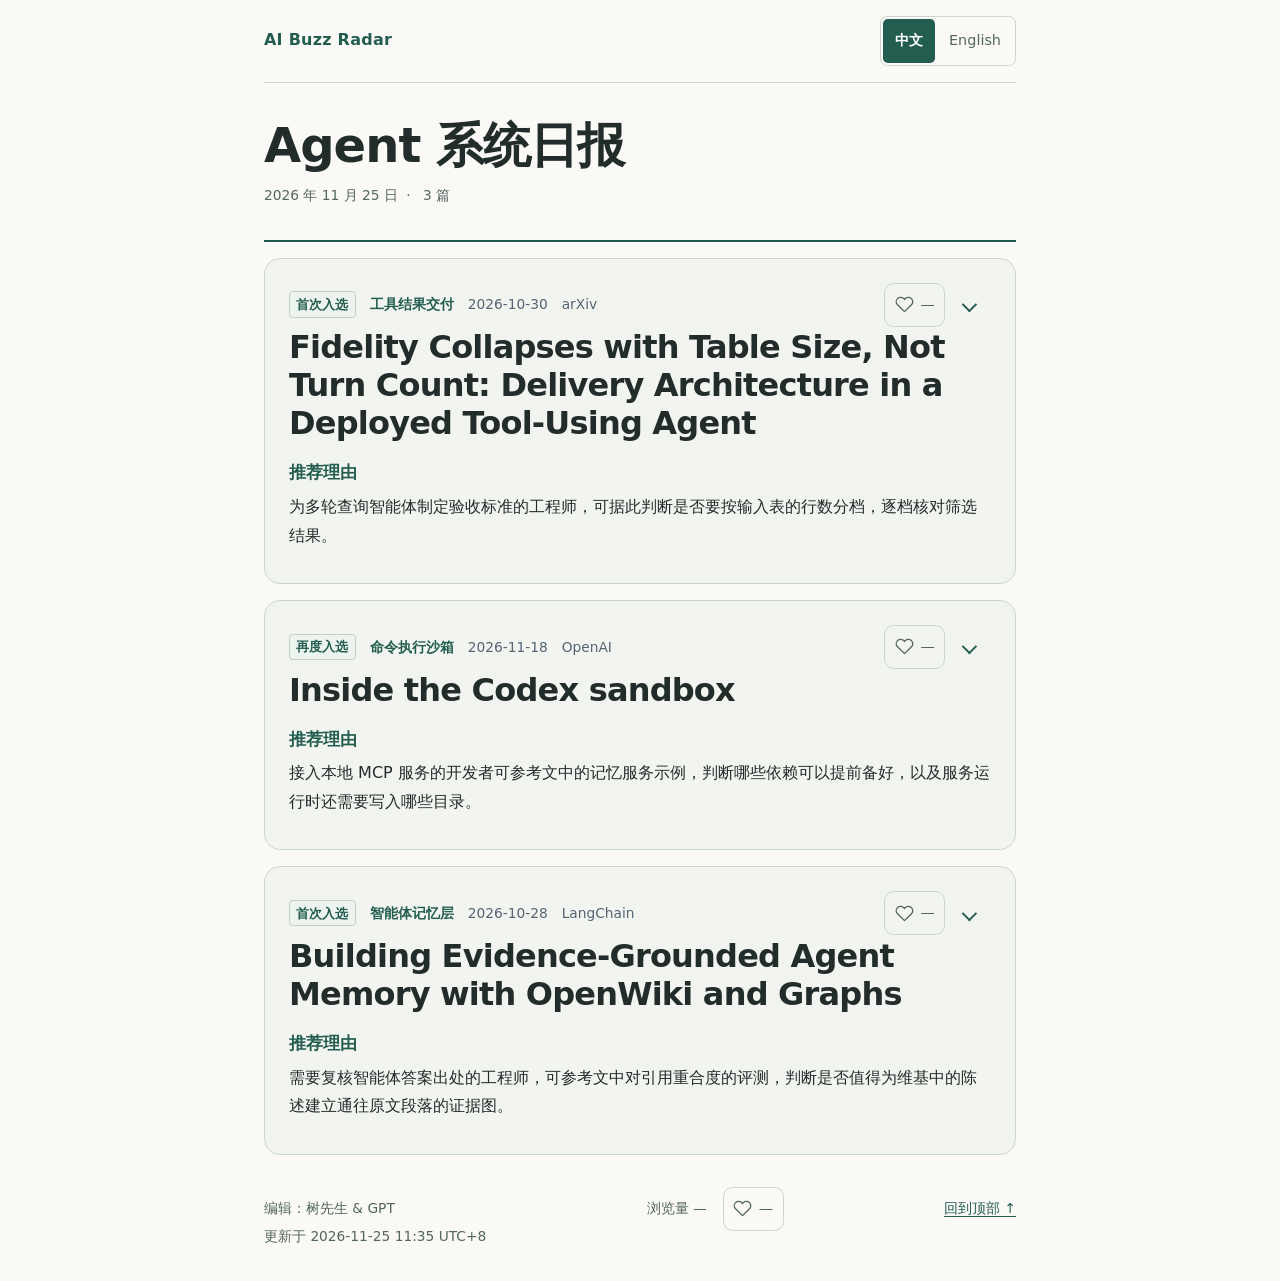
==== commit 9dda34e6: "Expand whole reading cards smoothly in place" ====
--- a/examples/index.html
+++ b/examples/index.html
@@ -52,16 +52,59 @@
 .language-switch button:focus-visible{outline:2px solid var(--pine);outline-offset:2px}
 
 .edition-credit{display:grid;gap:.2rem}
-.article-details{margin-top:.7rem}
-.article-details summary{width:fit-content;min-height:44px;align-content:center;color:var(--pine);cursor:pointer;font-weight:650}
-.article-details summary:focus-visible,.like:focus-visible{outline:2px solid var(--pine);outline-offset:2px}
+/* The card is the preview; the disclosure stays native for keyboard and offline reading. */
+.reading-card{
+  --card-pad:clamp(.85rem,2.4vw,1.5rem);
+  --bleed:clamp(.4rem,1.4vw,1.25rem);
+  position:relative;display:flow-root;margin:1rem 0;padding:var(--card-pad);
+  border:1px solid var(--rule);border-radius:1rem;background:#f2f5ef;
+  scroll-margin-top:1rem;
+  transition:margin-inline .28s ease,background-color .22s,border-color .22s,box-shadow .22s
+}
+.reading-card:has(.article-details[open]){
+  margin-inline:calc(-1 * var(--bleed));background:#fffefa;border-color:#9fb9aa;
+  box-shadow:0 .4rem 1.4rem rgb(32 62 48 / .09)
+}
+.interactive-cards .reading-card:not(:has(details[open])){cursor:pointer}
+@media(hover:hover){
+  .interactive-cards .reading-card:not(:has(details[open])):hover{background:#ecf2e9;border-color:#99b4a4}
+}
+.reading-card .meta{min-height:2.75rem;align-content:center}
+.reading-card h2{clear:both}
+.article-details summary{
+  position:absolute;inset-block-start:var(--card-pad);inset-inline-end:var(--card-pad);
+  display:grid;place-items:center;min-width:44px;min-height:44px;color:var(--pine);
+  cursor:pointer;list-style:none;border-radius:50%
+}
+.article-details summary::-webkit-details-marker{display:none}
+.article-details summary::after{
+  content:"";width:.55rem;height:.55rem;border:solid currentColor;border-width:0 2px 2px 0;
+  transform:rotate(45deg);transition:transform .22s ease
+}
+.article-details[open] summary::after{transform:rotate(225deg)}
+.article-details summary span{position:absolute;width:1px;height:1px;overflow:hidden;clip-path:inset(50%)}
 .article-details .less,.article-details[open] .more{display:none}
 .article-details[open] .less{display:inline}
+.article-details summary:focus-visible,.close-card:focus-visible,.like:focus-visible{outline:2px solid var(--pine);outline-offset:2px}
+.article-details::details-content{
+  display:grid;grid-template-rows:0fr;opacity:0;
+  transition:grid-template-rows .3s cubic-bezier(.2,.75,.25,1),opacity .2s ease,content-visibility .3s allow-discrete
+}
+.article-details[open]::details-content{grid-template-rows:1fr;opacity:1}
+.article-body{min-height:0;overflow:hidden}
+.close-card{display:none}
+.interactive-cards .close-card{
+  display:block;margin:.75rem 0 0;padding:.25rem .8rem;min-height:44px;border:1px solid var(--rule);
+  border-radius:.5rem;background:transparent;color:var(--pine);font:inherit;cursor:pointer
+}
+@media(prefers-reduced-motion:reduce){
+  .reading-card,.article-details::details-content,.article-details summary::after{transition:none}
+}
 .like{display:inline-flex;align-items:center;justify-content:center;gap:.4rem;min-width:44px;min-height:44px;padding:0 .6rem;border:1px solid var(--rule);border-radius:.6rem;background:transparent;color:var(--muted);font:inherit;font-size:.9rem;font-variant-numeric:tabular-nums;cursor:pointer}
 .like:disabled{cursor:default}
 .like[aria-pressed=true]{color:#a33453}
 .like[aria-pressed=true] svg{fill:currentColor}
-article>.like{float:right;margin-left:.65rem}
+.reading-card>.like{float:right;margin:0 2.85rem 0 .65rem}
 .engagement{display:flex;align-items:center;gap:1rem;font-variant-numeric:tabular-nums}
 #counter-status:not(:empty){padding-bottom:1rem;color:var(--muted);font-size:.875rem}
 </style></head>
@@ -70,13 +113,13 @@
 <button type="button" lang="zh-CN" data-language="zh" aria-pressed="true">中文</button>
 <button type="button" lang="en" data-language="en" aria-pressed="false">English</button></div></header>
 <div class="mast"><h1 data-en="Agent Systems Daily">Agent 系统日报</h1><p><time datetime="2026-11-25" data-en="November 25, 2026">2026 年 11 月 25 日</time> <span>·</span> <span data-en="3 articles">3 篇</span></p></div>
-<article><button type="button" class="like" data-counter="article-a9e1956a3a6f707d8ed5b52c" aria-describedby="total-article-a9e1956a3a6f707d8ed5b52c" aria-label="为文章点赞" data-en-label="Like article" aria-pressed="false" disabled>
+<article class="reading-card"><button type="button" class="like" data-counter="article-a9e1956a3a6f707d8ed5b52c" aria-describedby="total-article-a9e1956a3a6f707d8ed5b52c" aria-label="为文章点赞" data-en-label="Like article" aria-pressed="false" disabled>
 <svg aria-hidden="true" width="19" height="19" viewBox="0 0 24 24" fill="none" stroke="currentColor" stroke-width="1.7" stroke-linejoin="round"><path d="M20.8 4.6a5.5 5.5 0 0 0-7.8 0l-1 1-1-1a5.5 5.5 0 0 0-7.8 7.8L12 21l8.8-8.6a5.5 5.5 0 0 0 0-7.8Z"/></svg>
 <span class="total" id="total-article-a9e1956a3a6f707d8ed5b52c">—</span></button><p class="meta"><em>首次入选</em>　<strong>工具结果交付</strong>　2026-10-30　arXiv</p>
 <h2>Fidelity Collapses with Table Size, Not Turn Count: Delivery Architecture in a Deployed Tool-Using Agent</h2>
 <h3>推荐理由</h3>
 <p>为多轮查询智能体制定验收标准的工程师，可据此判断是否要按输入表的行数分档，逐档核对筛选结果。</p>
-<details class="article-details"><summary><span class="more">展开全文</span><span class="less">收起全文</span></summary><h3>内容摘要</h3>
+<details class="article-details"><summary><span class="more">展开全文</span><span class="less">收起全文</span></summary><div class="article-body"><h3>内容摘要</h3>
 <p>在机票查询实验中，让模型筛选并重述记录时，输入表越大，首次筛选就越容易答错。旁路方案把记录留在会话状态，让模型生成筛选参数，由工具执行筛选，再通过类型化通道交付结果行。</p>
 <p>作者从六条航线同一舱等的冻结结果中各取前若干行，每次都只筛选下午起飞的航班。输入从 5 行增至 100 行时，Gemini 2.5 Flash 重述结果的满分率从 83% 降至 6%，旁路在整组实验的 93 次运行中均获满分。 <a href="https://arxiv.org/html/2611.00442v1#S5.SS1.SSS0.Px1">原文章节</a></p>
 <figure class="publisher-figure"><button aria-label="放大原图：随行数增加，橙色模型转述曲线下降，蓝色直接交付曲线保持在 100%。" class="enlarge-image" type="button"><img alt="随行数增加，橙色模型转述曲线下降，蓝色直接交付曲线保持在 100%。" src="[data-uri]"/></button><figcaption><strong>图 2 · 工具结果表变长时，交付准确率如何变化</strong>　同一份结果按行扩展。六条航线汇总后，Flash 转述组在 100 行时的准确率降至 6%，直接交付组的 93 次运行均正确。阴影为 95% Wilson 区间。 <a href="https://arxiv.org/html/2611.00442v1#S5.F2">arXiv 原图出处</a></figcaption></figure>
@@ -85,16 +128,16 @@
 <p>实验同时引入了跨轮保存记录和绕过模型交付结果两项改动，只测出了两者的合计收益。 <a href="https://arxiv.org/html/2611.00442v1#Sx1.SS0.SSS0.Px4">原文章节</a></p>
 <p>可固定会话状态和筛选参数，按业务中常见的表长回放，对两条路径逐行核对记录及字段。若模型重述在常见的最大表上也能稳定达到验收标准，可暂缓引入旁路。</p>
 <p class="full"><a href="https://arxiv.org/html/2611.00442v1">英文原文</a></p>
-</details></article><article><button type="button" class="like" data-counter="article-696279831be252ab303299be" aria-describedby="total-article-696279831be252ab303299be" aria-label="为文章点赞" data-en-label="Like article" aria-pressed="false" disabled>
+<button class="close-card" type="button">收起并返回卡片</button></div></details></article><article class="reading-card"><button type="button" class="like" data-counter="article-696279831be252ab303299be" aria-describedby="total-article-696279831be252ab303299be" aria-label="为文章点赞" data-en-label="Like article" aria-pressed="false" disabled>
 <svg aria-hidden="true" width="19" height="19" viewBox="0 0 24 24" fill="none" stroke="currentColor" stroke-width="1.7" stroke-linejoin="round"><path d="M20.8 4.6a5.5 5.5 0 0 0-7.8 0l-1 1-1-1a5.5 5.5 0 0 0-7.8 7.8L12 21l8.8-8.6a5.5 5.5 0 0 0 0-7.8Z"/></svg>
 <span class="total" id="total-article-696279831be252ab303299be">—</span></button><p class="meta"><em>再度入选</em>　<strong>命令执行沙箱</strong>　2026-11-18　OpenAI</p>
 <h2>Inside the Codex sandbox</h2>
 <h3>推荐理由</h3>
 <p>接入本地 MCP 服务的开发者可参考文中的记忆服务示例，判断哪些依赖可以提前备好，以及服务运行时还需要写入哪些目录。</p>
-<blockquote>
+<details class="article-details"><summary><span class="more">展开全文</span><span class="less">收起全文</span></summary><div class="article-body"><blockquote>
 <p>上次入选于 2026-11-21</p>
 </blockquote>
-<details class="article-details"><summary><span class="more">展开全文</span><span class="less">收起全文</span></summary><h3>内容摘要</h3>
+<h3>内容摘要</h3>
 <p>Codex 的命令沙箱也能约束本地 MCP 服务。在沙箱内启动服务后，所选配置对文件和网络访问的限制会由子进程继承。</p>
 <p>作者先为记忆服务创建数据目录并缓存固定版本的 npm 包，再用 codex sandbox 按专用配置启动服务。在这些条件下，该服务可以离线启动，写入范围仅限于 npm 缓存和服务数据目录。 <a href="https://openai.com/en-US/index/inside-the-codex-sandbox/#:~:text=without%20network%20access%2C%20with%20writes%20limited%20to%20the%20npm%20cache%20and%20the%20server%E2%80%99s%20data%20directory">定位原句</a></p>
 <figure class="publisher-figure"><button aria-label="放大原图：流程图中，配置和管理员设定的约束共同确定会话权限配置。Codex 据此在 macOS、Linux 或 Windows 的沙箱中启动命令。子进程继承限制，可选的网络代理按域名规则筛选请求。" class="enlarge-image" type="button"><img alt="流程图中，配置和管理员设定的约束共同确定会话权限配置。Codex 据此在 macOS、Linux 或 Windows 的沙箱中启动命令。子进程继承限制，可选的网络代理按域名规则筛选请求。" src="[data-uri]"/></button><figcaption><strong>Codex 如何把权限配置应用到命令</strong>　Codex 按会话权限配置启动命令，子进程继承沙箱限制。启用网络代理时，由代理执行域名规则。 <a href="https://openai.com/en-US/index/inside-the-codex-sandbox/">OpenAI 原图出处</a></figcaption></figure>
@@ -103,13 +146,13 @@
 <p>对于配置文件中通过 stdio 接入的 MCP 服务，Codex 无法可靠推断它需要哪些文件或网络服务，因此不会自动将启动命令放入沙箱。 <a href="https://openai.com/en-US/index/inside-the-codex-sandbox/#example-sandboxing-an-mcp-server">原文章节</a></p>
 <p>建议先在禁网条件下测试启动和一次典型工具调用。若调用只有在特定域名可达时才成功，就为该服务配置代理，只放行该域名。</p>
 <p class="full"><a href="https://openai.com/en-US/index/inside-the-codex-sandbox/">英文原文</a>　<a href="https://openai.com/zh-Hans-CN/index/inside-the-codex-sandbox/">官方中文译文</a></p>
-</details></article><article><button type="button" class="like" data-counter="article-b017db0483658dfcca18ad82" aria-describedby="total-article-b017db0483658dfcca18ad82" aria-label="为文章点赞" data-en-label="Like article" aria-pressed="false" disabled>
+<button class="close-card" type="button">收起并返回卡片</button></div></details></article><article class="reading-card"><button type="button" class="like" data-counter="article-b017db0483658dfcca18ad82" aria-describedby="total-article-b017db0483658dfcca18ad82" aria-label="为文章点赞" data-en-label="Like article" aria-pressed="false" disabled>
 <svg aria-hidden="true" width="19" height="19" viewBox="0 0 24 24" fill="none" stroke="currentColor" stroke-width="1.7" stroke-linejoin="round"><path d="M20.8 4.6a5.5 5.5 0 0 0-7.8 0l-1 1-1-1a5.5 5.5 0 0 0-7.8 7.8L12 21l8.8-8.6a5.5 5.5 0 0 0 0-7.8Z"/></svg>
 <span class="total" id="total-article-b017db0483658dfcca18ad82">—</span></button><p class="meta"><em>首次入选</em>　<strong>智能体记忆层</strong>　2026-10-28　LangChain</p>
 <h2>Building Evidence-Grounded Agent Memory with OpenWiki and Graphs</h2>
 <h3>推荐理由</h3>
 <p>需要复核智能体答案出处的工程师，可参考文中对引用重合度的评测，判断是否值得为维基中的陈述建立通往原文段落的证据图。</p>
-<details class="article-details"><summary><span class="more">展开全文</span><span class="less">收起全文</span></summary><h3>内容摘要</h3>
+<details class="article-details"><summary><span class="more">展开全文</span><span class="less">收起全文</span></summary><div class="article-body"><h3>内容摘要</h3>
 <p>在跨文档问答中，OpenWiki 把分散的条款关系整理成维基，让智能体答得更准。用证据图把维基中的陈述连到原文段落后，多次作答时引用的依据也更稳定。</p>
 <p>作者用 111 份合成保险文档测试同一智能体，每题作答三次。在 50 道跨文档题上，准确性得分从关键词搜索的 0.10 升至使用维基的 0.52。相比单用维基，加入证据图后得分又提高了 27%，引用重合度翻倍。 <a href="https://www.langchain.com/blog/building-agent-memory-openwiki-graphs#:~:text=Accuracy%20rose%2027%25%2C%20citation%20consistency%20doubled">定位原句</a></p>
 <figure class="publisher-figure"><button aria-label="放大原图：原文四幅柱状图比较仅搜索、只用 wiki 及 wiki 加证据图的正确率、引用一致性、每个正确回答的成本和中位回答时间。" class="enlarge-image" type="button"><img alt="原文四幅柱状图比较仅搜索、只用 wiki 及 wiki 加证据图的正确率、引用一致性、每个正确回答的成本和中位回答时间。" src="[data-uri]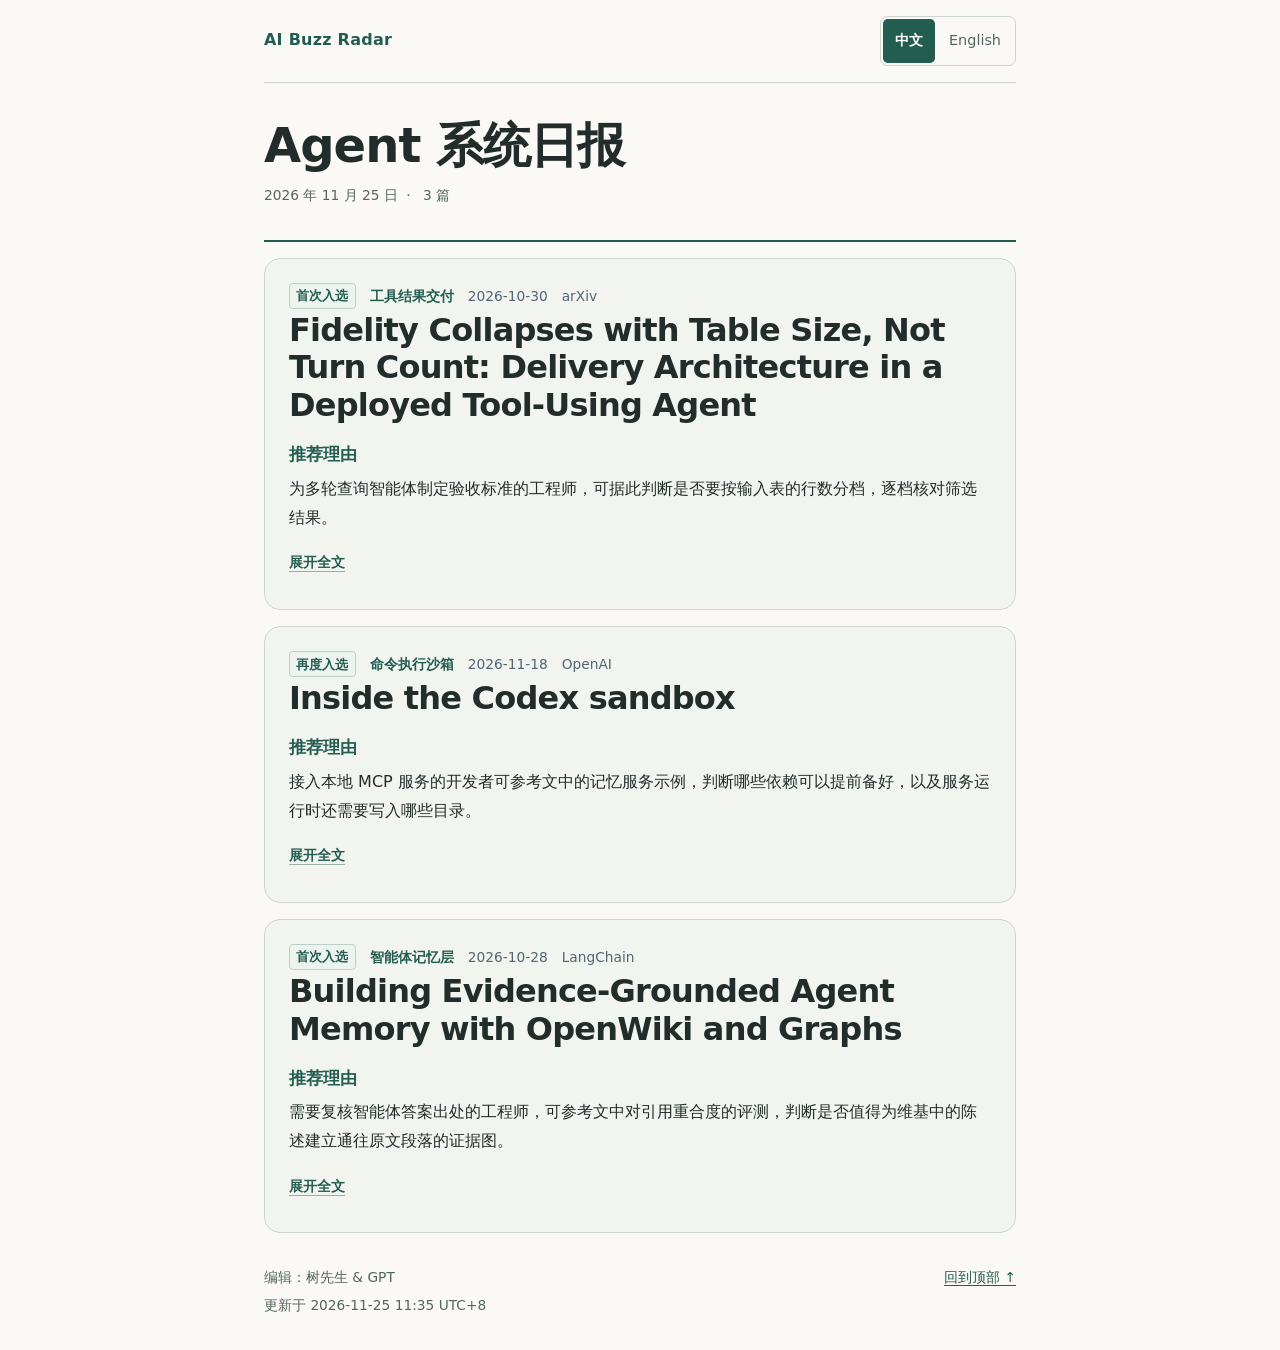
==== commit 6711a436: "Simplify reading cards and toggle them in both directions" ====
--- a/examples/index.html
+++ b/examples/index.html
@@ -65,27 +65,20 @@
   margin-inline:calc(-1 * var(--bleed));background:#fffefa;border-color:#9fb9aa;
   box-shadow:0 .4rem 1.4rem rgb(32 62 48 / .09)
 }
-.interactive-cards .reading-card:not(:has(details[open])){cursor:pointer}
+.interactive-cards .reading-card{cursor:pointer}
 @media(hover:hover){
   .interactive-cards .reading-card:not(:has(details[open])):hover{background:#ecf2e9;border-color:#99b4a4}
 }
-.reading-card .meta{min-height:2.75rem;align-content:center}
-.reading-card h2{clear:both}
 .article-details summary{
-  position:absolute;inset-block-start:var(--card-pad);inset-inline-end:var(--card-pad);
-  display:grid;place-items:center;min-width:44px;min-height:44px;color:var(--pine);
-  cursor:pointer;list-style:none;border-radius:50%
-}
+  display:flex;align-items:center;width:fit-content;min-height:44px;margin-top:.25rem;
+  color:var(--pine);font-size:.88rem;font-weight:600;list-style:none;cursor:pointer;
+  text-decoration:underline;text-decoration-color:#97b1a4;text-underline-offset:.28em
+}
+.article-details summary:hover{text-decoration-color:currentColor}
 .article-details summary::-webkit-details-marker{display:none}
-.article-details summary::after{
-  content:"";width:.55rem;height:.55rem;border:solid currentColor;border-width:0 2px 2px 0;
-  transform:rotate(45deg);transition:transform .22s ease
-}
-.article-details[open] summary::after{transform:rotate(225deg)}
-.article-details summary span{position:absolute;width:1px;height:1px;overflow:hidden;clip-path:inset(50%)}
 .article-details .less,.article-details[open] .more{display:none}
 .article-details[open] .less{display:inline}
-.article-details summary:focus-visible,.close-card:focus-visible,.like:focus-visible{outline:2px solid var(--pine);outline-offset:2px}
+.article-details summary:focus-visible,.close-card:focus-visible{outline:2px solid var(--pine);outline-offset:2px}
 .article-details::details-content{
   display:grid;grid-template-rows:0fr;opacity:0;
   transition:grid-template-rows .3s cubic-bezier(.2,.75,.25,1),opacity .2s ease,content-visibility .3s allow-discrete
@@ -98,24 +91,15 @@
   border-radius:.5rem;background:transparent;color:var(--pine);font:inherit;cursor:pointer
 }
 @media(prefers-reduced-motion:reduce){
-  .reading-card,.article-details::details-content,.article-details summary::after{transition:none}
-}
-.like{display:inline-flex;align-items:center;justify-content:center;gap:.4rem;min-width:44px;min-height:44px;padding:0 .6rem;border:1px solid var(--rule);border-radius:.6rem;background:transparent;color:var(--muted);font:inherit;font-size:.9rem;font-variant-numeric:tabular-nums;cursor:pointer}
-.like:disabled{cursor:default}
-.like[aria-pressed=true]{color:#a33453}
-.like[aria-pressed=true] svg{fill:currentColor}
-.reading-card>.like{float:right;margin:0 2.85rem 0 .65rem}
-.engagement{display:flex;align-items:center;gap:1rem;font-variant-numeric:tabular-nums}
-#counter-status:not(:empty){padding-bottom:1rem;color:var(--muted);font-size:.875rem}
+  .reading-card,.article-details::details-content{transition:none}
+}
 </style></head>
 <body><main><header><a class="brand" href="index.html" data-follow-language>AI Buzz Radar</a>
 <div class="language-switch" role="group" aria-label="阅读语言" data-en-label="Reading language" hidden>
 <button type="button" lang="zh-CN" data-language="zh" aria-pressed="true">中文</button>
 <button type="button" lang="en" data-language="en" aria-pressed="false">English</button></div></header>
 <div class="mast"><h1 data-en="Agent Systems Daily">Agent 系统日报</h1><p><time datetime="2026-11-25" data-en="November 25, 2026">2026 年 11 月 25 日</time> <span>·</span> <span data-en="3 articles">3 篇</span></p></div>
-<article class="reading-card"><button type="button" class="like" data-counter="article-a9e1956a3a6f707d8ed5b52c" aria-describedby="total-article-a9e1956a3a6f707d8ed5b52c" aria-label="为文章点赞" data-en-label="Like article" aria-pressed="false" disabled>
-<svg aria-hidden="true" width="19" height="19" viewBox="0 0 24 24" fill="none" stroke="currentColor" stroke-width="1.7" stroke-linejoin="round"><path d="M20.8 4.6a5.5 5.5 0 0 0-7.8 0l-1 1-1-1a5.5 5.5 0 0 0-7.8 7.8L12 21l8.8-8.6a5.5 5.5 0 0 0 0-7.8Z"/></svg>
-<span class="total" id="total-article-a9e1956a3a6f707d8ed5b52c">—</span></button><p class="meta"><em>首次入选</em>　<strong>工具结果交付</strong>　2026-10-30　arXiv</p>
+<article class="reading-card"><p class="meta"><em>首次入选</em>　<strong>工具结果交付</strong>　2026-10-30　arXiv</p>
 <h2>Fidelity Collapses with Table Size, Not Turn Count: Delivery Architecture in a Deployed Tool-Using Agent</h2>
 <h3>推荐理由</h3>
 <p>为多轮查询智能体制定验收标准的工程师，可据此判断是否要按输入表的行数分档，逐档核对筛选结果。</p>
@@ -128,9 +112,7 @@
 <p>实验同时引入了跨轮保存记录和绕过模型交付结果两项改动，只测出了两者的合计收益。 <a href="https://arxiv.org/html/2611.00442v1#Sx1.SS0.SSS0.Px4">原文章节</a></p>
 <p>可固定会话状态和筛选参数，按业务中常见的表长回放，对两条路径逐行核对记录及字段。若模型重述在常见的最大表上也能稳定达到验收标准，可暂缓引入旁路。</p>
 <p class="full"><a href="https://arxiv.org/html/2611.00442v1">英文原文</a></p>
-<button class="close-card" type="button">收起并返回卡片</button></div></details></article><article class="reading-card"><button type="button" class="like" data-counter="article-696279831be252ab303299be" aria-describedby="total-article-696279831be252ab303299be" aria-label="为文章点赞" data-en-label="Like article" aria-pressed="false" disabled>
-<svg aria-hidden="true" width="19" height="19" viewBox="0 0 24 24" fill="none" stroke="currentColor" stroke-width="1.7" stroke-linejoin="round"><path d="M20.8 4.6a5.5 5.5 0 0 0-7.8 0l-1 1-1-1a5.5 5.5 0 0 0-7.8 7.8L12 21l8.8-8.6a5.5 5.5 0 0 0 0-7.8Z"/></svg>
-<span class="total" id="total-article-696279831be252ab303299be">—</span></button><p class="meta"><em>再度入选</em>　<strong>命令执行沙箱</strong>　2026-11-18　OpenAI</p>
+<button class="close-card" type="button">收起并返回卡片</button></div></details></article><article class="reading-card"><p class="meta"><em>再度入选</em>　<strong>命令执行沙箱</strong>　2026-11-18　OpenAI</p>
 <h2>Inside the Codex sandbox</h2>
 <h3>推荐理由</h3>
 <p>接入本地 MCP 服务的开发者可参考文中的记忆服务示例，判断哪些依赖可以提前备好，以及服务运行时还需要写入哪些目录。</p>
@@ -146,9 +128,7 @@
 <p>对于配置文件中通过 stdio 接入的 MCP 服务，Codex 无法可靠推断它需要哪些文件或网络服务，因此不会自动将启动命令放入沙箱。 <a href="https://openai.com/en-US/index/inside-the-codex-sandbox/#example-sandboxing-an-mcp-server">原文章节</a></p>
 <p>建议先在禁网条件下测试启动和一次典型工具调用。若调用只有在特定域名可达时才成功，就为该服务配置代理，只放行该域名。</p>
 <p class="full"><a href="https://openai.com/en-US/index/inside-the-codex-sandbox/">英文原文</a>　<a href="https://openai.com/zh-Hans-CN/index/inside-the-codex-sandbox/">官方中文译文</a></p>
-<button class="close-card" type="button">收起并返回卡片</button></div></details></article><article class="reading-card"><button type="button" class="like" data-counter="article-b017db0483658dfcca18ad82" aria-describedby="total-article-b017db0483658dfcca18ad82" aria-label="为文章点赞" data-en-label="Like article" aria-pressed="false" disabled>
-<svg aria-hidden="true" width="19" height="19" viewBox="0 0 24 24" fill="none" stroke="currentColor" stroke-width="1.7" stroke-linejoin="round"><path d="M20.8 4.6a5.5 5.5 0 0 0-7.8 0l-1 1-1-1a5.5 5.5 0 0 0-7.8 7.8L12 21l8.8-8.6a5.5 5.5 0 0 0 0-7.8Z"/></svg>
-<span class="total" id="total-article-b017db0483658dfcca18ad82">—</span></button><p class="meta"><em>首次入选</em>　<strong>智能体记忆层</strong>　2026-10-28　LangChain</p>
+<button class="close-card" type="button">收起并返回卡片</button></div></details></article><article class="reading-card"><p class="meta"><em>首次入选</em>　<strong>智能体记忆层</strong>　2026-10-28　LangChain</p>
 <h2>Building Evidence-Grounded Agent Memory with OpenWiki and Graphs</h2>
 <h3>推荐理由</h3>
 <p>需要复核智能体答案出处的工程师，可参考文中对引用重合度的评测，判断是否值得为维基中的陈述建立通往原文段落的证据图。</p>
@@ -164,9 +144,7 @@
 <button class="close-card" type="button">收起并返回卡片</button></div></details></article>
 <footer><div class="edition-credit"><span data-en="Edited by Mr. Tree &amp; GPT">编辑：树先生 &amp; GPT</span>
 <span><span data-en="Updated">更新于</span> <time datetime="2026-11-25T11:35:46.316659+08:00">2026-11-25 11:35 UTC+8</time></span>
-</div><div class="engagement"><span><span data-en="Views">浏览量</span> <span id="views">—</span></span><button type="button" class="like" data-counter="likes" aria-describedby="total-likes" aria-label="为日报点赞" data-en-label="Like the daily" aria-pressed="false" disabled>
-<svg aria-hidden="true" width="19" height="19" viewBox="0 0 24 24" fill="none" stroke="currentColor" stroke-width="1.7" stroke-linejoin="round"><path d="M20.8 4.6a5.5 5.5 0 0 0-7.8 0l-1 1-1-1a5.5 5.5 0 0 0-7.8 7.8L12 21l8.8-8.6a5.5 5.5 0 0 0 0-7.8Z"/></svg>
-<span class="total" id="total-likes">—</span></button></div><a href="#" data-en="Back to top ↑">回到顶部 ↑</a></footer><div id="counter-status" role="status" aria-live="polite"></div></main>
+</div><a href="#" data-en="Back to top ↑">回到顶部 ↑</a></footer></main>
 
 <dialog class="image-viewer" aria-label="原图" data-en-label="Original figure">
 <form method="dialog"><button type="button" class="original-size" data-en="Original size" hidden>原始尺寸</button><button autofocus data-en="Close figure">关闭原图</button></form>
@@ -218,8 +196,7 @@
   template.innerHTML = english[i];
   const figure = template.content.querySelector("img");
   if (figure) figure.src = article.querySelector("img").src;
-  const like = article.querySelector(".like");
-  return {article, like, zh: [...article.childNodes].filter(node => node !== like), en: [...template.content.childNodes]};
+  return {article, zh: [...article.childNodes], en: [...template.content.childNodes]};
 });
 const labels = [...document.querySelectorAll("[data-en]")].map(node => [node, node.textContent]);
 const ariaLabels = [...document.querySelectorAll("[data-en-label]")].map(node => [node, node.getAttribute("aria-label")]);
@@ -229,7 +206,7 @@
   const isEnglish = language === "en";
   for (const card of cards) {
     const open = card.article.querySelector("details").open;
-    card.article.replaceChildren(card.like, ...card[language]);
+    card.article.replaceChildren(...card[language]);
     card.article.querySelector("details").open = open;
   }
   for (const [node, zh] of labels) node.textContent = isEnglish ? node.dataset.en : zh;
@@ -261,7 +238,10 @@
   const card = event.target.closest(".reading-card");
   if (!card || event.defaultPrevented) return;
   const details = card.querySelector(".article-details");
-  if (event.target.closest(".close-card")) {
+  const closeButton = event.target.closest(".close-card");
+  if (!closeButton && (event.target.closest("summary, button, a, input, select, textarea")
+                       || !window.getSelection().isCollapsed)) return;
+  if (details.open) {
     details.open = false;
     details.querySelector("summary").focus({preventScroll: true});
     if (card.getBoundingClientRect().top < 0) {
@@ -270,111 +250,9 @@
         behavior: matchMedia("(prefers-reduced-motion: reduce)").matches ? "instant" : "smooth"
       });
     }
-  } else if (!details.open && !event.target.closest("summary, button, a, input, select, textarea")
-             && !window.getSelection()?.toString()) {
+  } else {
     details.open = true;
   }
 });
 </script>
-<script>(() => {
-  const buttons = [...document.querySelectorAll("button[data-counter]")];
-  const live = location.origin === "https://shishishu.github.io" && location.pathname.startsWith("/radar/");
-  const prefix = "ai-buzz-radar:";
-  const status = document.querySelector("#counter-status");
-
-  function stored(key) {
-    try { return localStorage.getItem(prefix + key); } catch { return null; }
-  }
-  function save(key, value) {
-    try { localStorage.setItem(prefix + key, String(value)); } catch { /* Private browsing. */ }
-  }
-  async function counter(action, key) {
-    const controller = new AbortController();
-    const timeout = setTimeout(() => controller.abort(), 45000);
-    try {
-      const url = new URL("https://abacus.jasoncameron.dev/" + action + "/shishishu.github.io/radar-" + key);
-      url.searchParams.set("t", Date.now());
-      const response = await fetch(url, {
-        cache: "no-store", credentials: "omit", referrerPolicy: "no-referrer", signal: controller.signal
-      });
-      const data = await response.json();
-      if (action === "get" && response.status === 404 && data.error === "Key not found") return 0;
-      if (!response.ok || !Number.isSafeInteger(data.value) || data.value < 0) throw Error("counter unavailable");
-      return data.value;
-    } finally { clearTimeout(timeout); }
-  }
-  function show(element, key, value) {
-    const last = stored("total:" + key);
-    const values = [element.dataset.value, last, value]
-      .filter(n => n != null && /^\d+$/.test(n)).map(Number).filter(Number.isSafeInteger);
-    if (!values.length) return;
-    const total = Math.max(...values);
-    element.dataset.value = total;
-    element.textContent = total.toLocaleString();
-    if (value != null && (last === null || total !== Number(last))) save("total:" + key, total);
-  }
-  async function refresh(element, key) {
-    try { show(element, key, await counter("get", key)); }
-    catch {
-      show(element, key);
-      // A read is safe to retry even when the previous request reached the server.
-      setTimeout(async () => {
-        try { show(element, key, await counter("get", key)); }
-        catch { show(element, key); }
-      }, 3000);
-    }
-  }
-  function liked(button) {
-    return button.getAttribute("aria-pressed") === "true" || stored("liked:" + button.dataset.counter) === "1";
-  }
-  function renderButton(button) {
-    button.setAttribute("aria-pressed", String(liked(button)));
-    button.disabled = !live || liked(button) || button.hasAttribute("aria-busy");
-  }
-  for (const button of buttons) {
-    const key = button.dataset.counter;
-    const element = button.querySelector(".total");
-    show(element, key);
-    renderButton(button);
-    if (!live) continue;
-    refresh(element, key);
-    button.addEventListener("click", async () => {
-      if (button.disabled) return;
-      button.setAttribute("aria-busy", "true");
-      renderButton(button);
-      status.textContent = "";
-      async function vote() {
-        if (liked(button)) return;
-        const total = await counter("hit", key);
-        save("liked:" + key, "1");
-        button.setAttribute("aria-pressed", "true");
-        show(element, key, total);
-      }
-      try {
-        if (navigator.locks) await navigator.locks.request(prefix + key, vote);
-        else await vote();
-      } catch {
-        status.textContent = document.documentElement.lang === "en"
-          ? "Could not confirm your like." : "暂时无法确认点赞。";
-        refresh(element, key);
-      } finally {
-        button.removeAttribute("aria-busy");
-        renderButton(button);
-      }
-    });
-  }
-  const views = document.getElementById("views");
-  show(views, "views");
-  if (!live) return;
-  window.addEventListener("storage", () => {
-    show(views, "views");
-    for (const button of buttons) {
-      show(button.querySelector(".total"), button.dataset.counter);
-      renderButton(button);
-    }
-  });
-  // Count each document load once. Switching language or opening a card stays in this document.
-  counter("hit", "views").then(value => show(views, "views", value))
-    .catch(() => refresh(views, "views"));
-})();</script>
 </body></html>
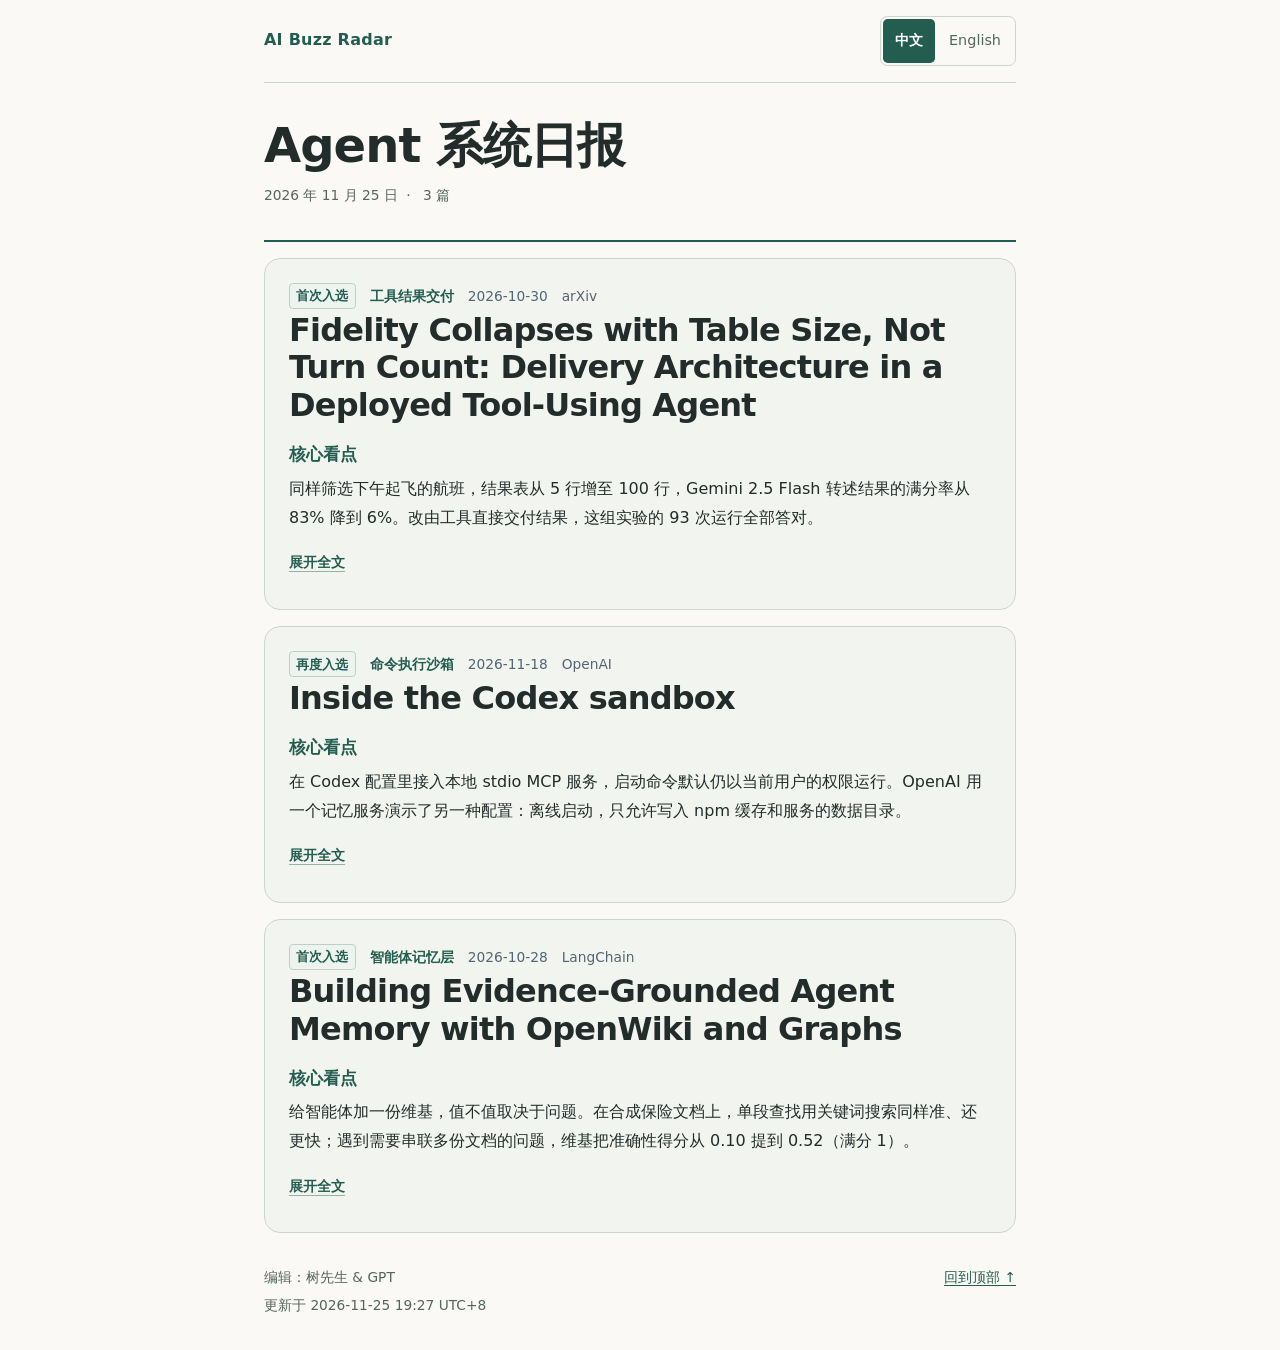
==== commit afdc6f2c: "Lead each reading card with a source-backed highlight" ====
--- a/examples/index.html
+++ b/examples/index.html
@@ -101,49 +101,49 @@
 <div class="mast"><h1 data-en="Agent Systems Daily">Agent 系统日报</h1><p><time datetime="2026-11-25" data-en="November 25, 2026">2026 年 11 月 25 日</time> <span>·</span> <span data-en="3 articles">3 篇</span></p></div>
 <article class="reading-card"><p class="meta"><em>首次入选</em>　<strong>工具结果交付</strong>　2026-10-30　arXiv</p>
 <h2>Fidelity Collapses with Table Size, Not Turn Count: Delivery Architecture in a Deployed Tool-Using Agent</h2>
-<h3>推荐理由</h3>
-<p>为多轮查询智能体制定验收标准的工程师，可据此判断是否要按输入表的行数分档，逐档核对筛选结果。</p>
+<h3>核心看点</h3>
+<p>同样筛选下午起飞的航班，结果表从 5 行增至 100 行，Gemini 2.5 Flash 转述结果的满分率从 83% 降到 6%。改由工具直接交付结果，这组实验的 93 次运行全部答对。</p>
 <details class="article-details"><summary><span class="more">展开全文</span><span class="less">收起全文</span></summary><div class="article-body"><h3>内容摘要</h3>
-<p>在机票查询实验中，让模型筛选并重述记录时，输入表越大，首次筛选就越容易答错。旁路方案把记录留在会话状态，让模型生成筛选参数，由工具执行筛选，再通过类型化通道交付结果行。</p>
-<p>作者从六条航线同一舱等的冻结结果中各取前若干行，每次都只筛选下午起飞的航班。输入从 5 行增至 100 行时，Gemini 2.5 Flash 重述结果的满分率从 83% 降至 6%，旁路在整组实验的 93 次运行中均获满分。 <a href="https://arxiv.org/html/2611.00442v1#S5.SS1.SSS0.Px1">原文章节</a></p>
+<p>作者固定六条航线的查询结果，每次只取表的前若干行。小表就是大表的开头，同一条筛选指令在每个表长、每条航线上各测三次。模型在第一轮筛选就出现了随表长增加而变多的错误。</p>
+<p>两条路径的区别在于谁交付记录：一条由模型筛选并重述航班；另一条把记录保存在会话里，由模型给出筛选条件，工具执行后直接返回匹配的行。 <a href="https://arxiv.org/html/2611.00442v1#S5.SS1.SSS0.Px1">原文章节</a></p>
 <figure class="publisher-figure"><button aria-label="放大原图：随行数增加，橙色模型转述曲线下降，蓝色直接交付曲线保持在 100%。" class="enlarge-image" type="button"><img alt="随行数增加，橙色模型转述曲线下降，蓝色直接交付曲线保持在 100%。" src="[data-uri]"/></button><figcaption><strong>图 2 · 工具结果表变长时，交付准确率如何变化</strong>　同一份结果按行扩展。六条航线汇总后，Flash 转述组在 100 行时的准确率降至 6%，直接交付组的 93 次运行均正确。阴影为 95% Wilson 区间。 <a href="https://arxiv.org/html/2611.00442v1#S5.F2">arXiv 原图出处</a></figcaption></figure>
 
 <h3>延伸思考</h3>
-<p>实验同时引入了跨轮保存记录和绕过模型交付结果两项改动，只测出了两者的合计收益。 <a href="https://arxiv.org/html/2611.00442v1#Sx1.SS0.SSS0.Px4">原文章节</a></p>
-<p>可固定会话状态和筛选参数，按业务中常见的表长回放，对两条路径逐行核对记录及字段。若模型重述在常见的最大表上也能稳定达到验收标准，可暂缓引入旁路。</p>
+<p>直接交付方案同时改了两件事：跨轮保存记录，以及由工具返回结果。实验测到的是两者合起来的收益。 <a href="https://arxiv.org/html/2611.00442v1#Sx1.SS0.SSS0.Px4">原文章节</a></p>
+<p>如果你的智能体已经保存了工具结果，可以用同一份记录和筛选条件分别走两条交付路径，逐行核对。这样才能看出，仅换掉最后的转述步骤能挽回多少错误。</p>
 <p class="full"><a href="https://arxiv.org/html/2611.00442v1">英文原文</a></p>
 <button class="close-card" type="button">收起并返回卡片</button></div></details></article><article class="reading-card"><p class="meta"><em>再度入选</em>　<strong>命令执行沙箱</strong>　2026-11-18　OpenAI</p>
 <h2>Inside the Codex sandbox</h2>
-<h3>推荐理由</h3>
-<p>接入本地 MCP 服务的开发者可参考文中的记忆服务示例，判断哪些依赖可以提前备好，以及服务运行时还需要写入哪些目录。</p>
+<h3>核心看点</h3>
+<p>在 Codex 配置里接入本地 stdio MCP 服务，启动命令默认仍以当前用户的权限运行。OpenAI 用一个记忆服务演示了另一种配置：离线启动，只允许写入 npm 缓存和服务的数据目录。</p>
 <details class="article-details"><summary><span class="more">展开全文</span><span class="less">收起全文</span></summary><div class="article-body"><blockquote>
 <p>上次入选于 2026-11-21</p>
 </blockquote>
 <h3>内容摘要</h3>
-<p>Codex 的命令沙箱也能约束本地 MCP 服务。在沙箱内启动服务后，所选配置对文件和网络访问的限制会由子进程继承。</p>
-<p>作者先为记忆服务创建数据目录并缓存固定版本的 npm 包，再用 codex sandbox 按专用配置启动服务。在这些条件下，该服务可以离线启动，写入范围仅限于 npm 缓存和服务数据目录。 <a href="https://openai.com/en-US/index/inside-the-codex-sandbox/#:~:text=without%20network%20access%2C%20with%20writes%20limited%20to%20the%20npm%20cache%20and%20the%20server%E2%80%99s%20data%20directory">定位原句</a></p>
+<p>示例先创建记忆服务的数据目录，把固定版本的 npm 包存入缓存。接着用专用权限配置启动服务，让它从缓存加载依赖。</p>
+<p>文件与网络限制会由子进程继承。这样即使服务通过 npx 启动，也能在禁网时读到所需的包，并在指定目录保存记忆。 <a href="https://openai.com/en-US/index/inside-the-codex-sandbox/#:~:text=without%20network%20access%2C%20with%20writes%20limited%20to%20the%20npm%20cache%20and%20the%20server%E2%80%99s%20data%20directory">定位原句</a></p>
 <figure class="publisher-figure"><button aria-label="放大原图：流程图中，配置和管理员设定的约束共同确定会话权限配置。Codex 据此在 macOS、Linux 或 Windows 的沙箱中启动命令。子进程继承限制，可选的网络代理按域名规则筛选请求。" class="enlarge-image" type="button"><img alt="流程图中，配置和管理员设定的约束共同确定会话权限配置。Codex 据此在 macOS、Linux 或 Windows 的沙箱中启动命令。子进程继承限制，可选的网络代理按域名规则筛选请求。" src="[data-uri]"/></button><figcaption><strong>Codex 如何把权限配置应用到命令</strong>　Codex 按会话权限配置启动命令，子进程继承沙箱限制。启用网络代理时，由代理执行域名规则。 <a href="https://openai.com/en-US/index/inside-the-codex-sandbox/">OpenAI 原图出处</a></figcaption></figure>
 
 <h3>延伸思考</h3>
-<p>对于配置文件中通过 stdio 接入的 MCP 服务，Codex 无法可靠推断它需要哪些文件或网络服务，因此不会自动将启动命令放入沙箱。 <a href="https://openai.com/en-US/index/inside-the-codex-sandbox/#example-sandboxing-an-mcp-server">原文章节</a></p>
-<p>建议先在禁网条件下测试启动和一次典型工具调用。若调用只有在特定域名可达时才成功，就为该服务配置代理，只放行该域名。</p>
+<p>Codex 无法从启动命令推断服务实际需要哪些文件或网络资源。同样能离线启动的两个服务，执行工具调用时可能需要不同的权限。 <a href="https://openai.com/en-US/index/inside-the-codex-sandbox/#example-sandboxing-an-mcp-server">原文章节</a></p>
+<p>配置自己的服务时，可以分开验证启动和一次典型调用。若只有调用失败，再核对它需要的目录或域名，比直接给整个服务放宽权限更有针对性。</p>
 <p class="full"><a href="https://openai.com/en-US/index/inside-the-codex-sandbox/">英文原文</a>　<a href="https://openai.com/zh-Hans-CN/index/inside-the-codex-sandbox/">官方中文译文</a></p>
 <button class="close-card" type="button">收起并返回卡片</button></div></details></article><article class="reading-card"><p class="meta"><em>首次入选</em>　<strong>智能体记忆层</strong>　2026-10-28　LangChain</p>
 <h2>Building Evidence-Grounded Agent Memory with OpenWiki and Graphs</h2>
-<h3>推荐理由</h3>
-<p>需要复核智能体答案出处的工程师，可参考文中对引用重合度的评测，判断是否值得为维基中的陈述建立通往原文段落的证据图。</p>
+<h3>核心看点</h3>
+<p>给智能体加一份维基，值不值取决于问题。在合成保险文档上，单段查找用关键词搜索同样准、还更快；遇到需要串联多份文档的问题，维基把准确性得分从 0.10 提到 0.52（满分 1）。</p>
 <details class="article-details"><summary><span class="more">展开全文</span><span class="less">收起全文</span></summary><div class="article-body"><h3>内容摘要</h3>
-<p>在跨文档问答中，OpenWiki 把分散的条款关系整理成维基，让智能体答得更准。用证据图把维基中的陈述连到原文段落后，多次作答时引用的依据也更稳定。</p>
-<p>作者用 111 份合成保险文档测试同一智能体，每题作答三次。在 50 道跨文档题上，准确性得分从关键词搜索的 0.10 升至使用维基的 0.52。相比单用维基，加入证据图后得分又提高了 27%，引用重合度翻倍。 <a href="https://www.langchain.com/blog/building-agent-memory-openwiki-graphs#:~:text=Accuracy%20rose%2027%25%2C%20citation%20consistency%20doubled">定位原句</a></p>
+<p>作者固定模型、指令和 111 份文档，把问题分成 80 道单段查找题和 50 道跨文档题，每题问三次，分别看答案得分和引用段落的重合度。</p>
+<p>维基能帮智能体串起分散的条款，但同一道题可能引出不同依据。作者把维基中的陈述连到原文段落；在跨文档题上，得分从 0.52 升至 0.66，三次回答的引用重合度翻倍。 <a href="https://www.langchain.com/blog/building-agent-memory-openwiki-graphs#:~:text=Accuracy%20rose%2027%25%2C%20citation%20consistency%20doubled">定位原句</a></p>
 <figure class="publisher-figure"><button aria-label="放大原图：原文四幅柱状图比较仅搜索、只用 wiki 及 wiki 加证据图的正确率、引用一致性、每个正确回答的成本和中位回答时间。" class="enlarge-image" type="button"><img alt="原文四幅柱状图比较仅搜索、只用 wiki 及 wiki 加证据图的正确率、引用一致性、每个正确回答的成本和中位回答时间。" src="[data-uri]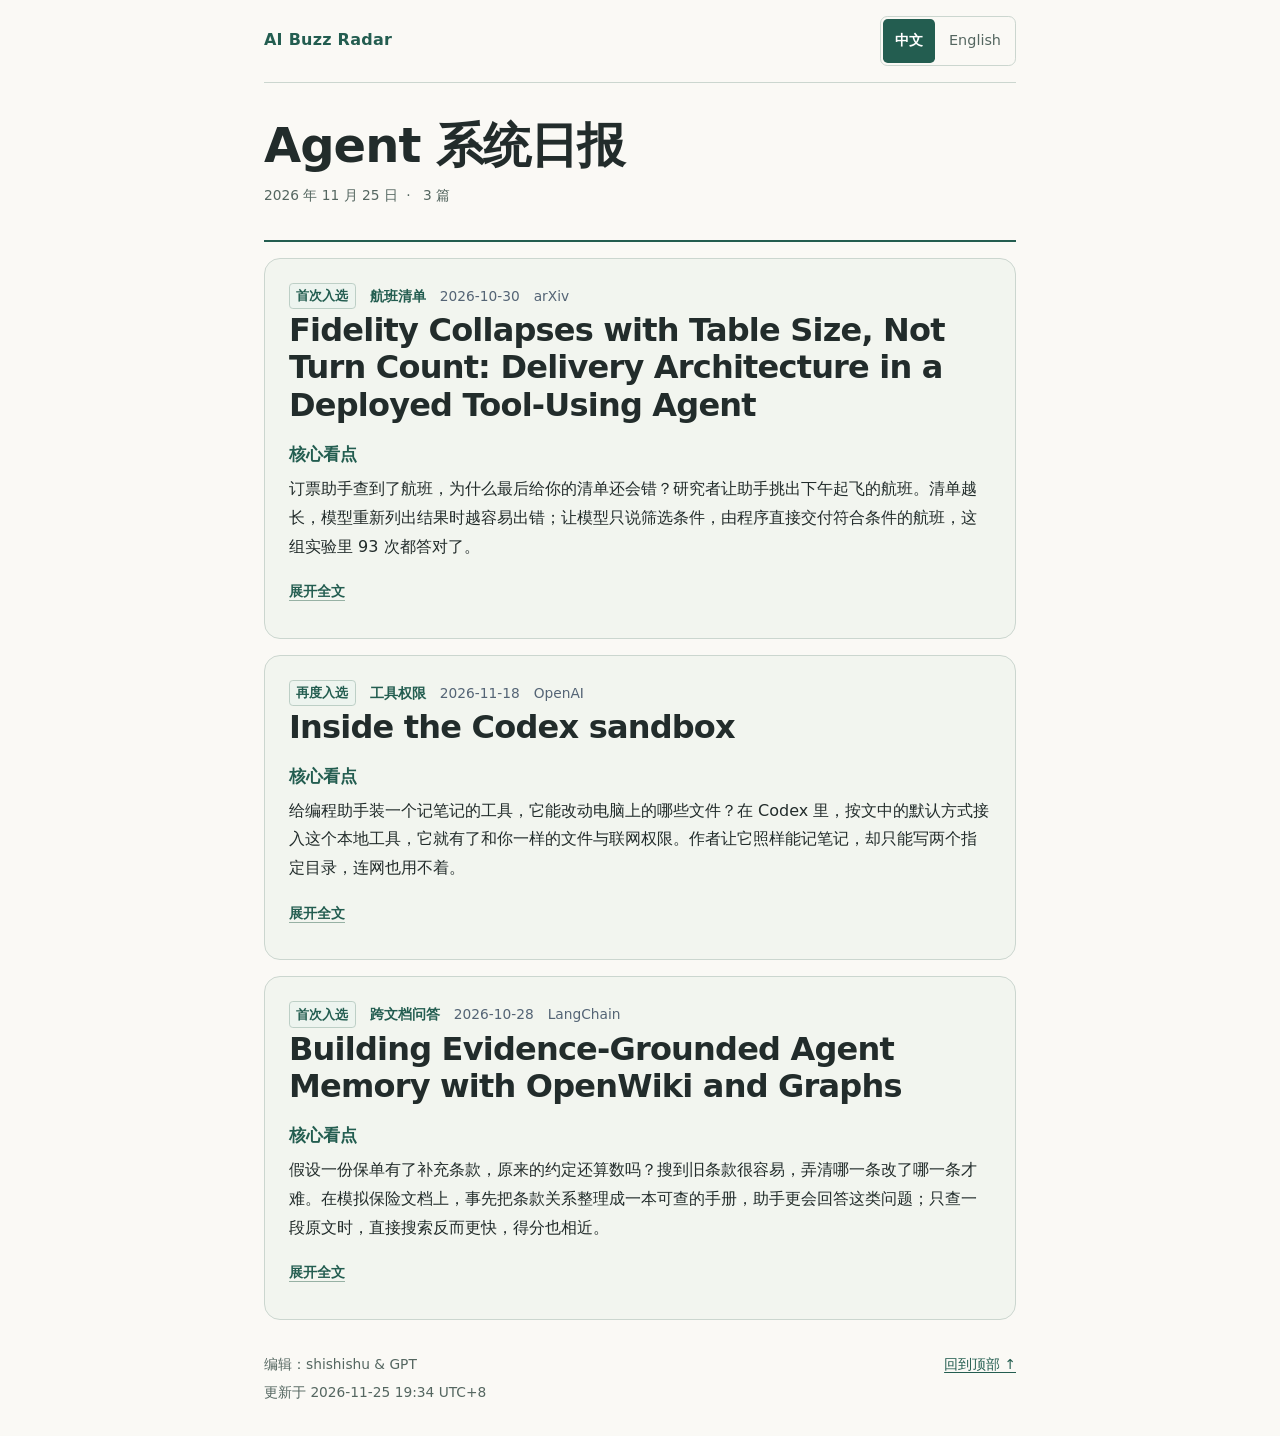
==== commit cf0f4de1: "Explain the November 25 picks through familiar tasks and update the byline" ====
--- a/examples/index.html
+++ b/examples/index.html
@@ -99,51 +99,51 @@
 <button type="button" lang="zh-CN" data-language="zh" aria-pressed="true">中文</button>
 <button type="button" lang="en" data-language="en" aria-pressed="false">English</button></div></header>
 <div class="mast"><h1 data-en="Agent Systems Daily">Agent 系统日报</h1><p><time datetime="2026-11-25" data-en="November 25, 2026">2026 年 11 月 25 日</time> <span>·</span> <span data-en="3 articles">3 篇</span></p></div>
-<article class="reading-card"><p class="meta"><em>首次入选</em>　<strong>工具结果交付</strong>　2026-10-30　arXiv</p>
+<article class="reading-card"><p class="meta"><em>首次入选</em>　<strong>航班清单</strong>　2026-10-30　arXiv</p>
 <h2>Fidelity Collapses with Table Size, Not Turn Count: Delivery Architecture in a Deployed Tool-Using Agent</h2>
 <h3>核心看点</h3>
-<p>同样筛选下午起飞的航班，结果表从 5 行增至 100 行，Gemini 2.5 Flash 转述结果的满分率从 83% 降到 6%。改由工具直接交付结果，这组实验的 93 次运行全部答对。</p>
+<p>订票助手查到了航班，为什么最后给你的清单还会错？研究者让助手挑出下午起飞的航班。清单越长，模型重新列出结果时越容易出错；让模型只说筛选条件，由程序直接交付符合条件的航班，这组实验里 93 次都答对了。</p>
 <details class="article-details"><summary><span class="more">展开全文</span><span class="less">收起全文</span></summary><div class="article-body"><h3>内容摘要</h3>
-<p>作者固定六条航线的查询结果，每次只取表的前若干行。小表就是大表的开头，同一条筛选指令在每个表长、每条航线上各测三次。模型在第一轮筛选就出现了随表长增加而变多的错误。</p>
-<p>两条路径的区别在于谁交付记录：一条由模型筛选并重述航班；另一条把记录保存在会话里，由模型给出筛选条件，工具执行后直接返回匹配的行。 <a href="https://arxiv.org/html/2611.00442v1#S5.SS1.SSS0.Px1">原文章节</a></p>
+<p>研究者保存了六条航线的查询结果。每次从同一张表的开头多取一些航班，再问同一个问题。这样就能单独观察清单变长的影响。</p>
+<p>让 Gemini 2.5 Flash 自己列出航班时，输入 5 行，83% 的回答拿到满分；输入 100 行，只有 6%。差距在第一次筛选时就出现了。 <a href="https://arxiv.org/html/2611.00442v1#S5.SS1.SSS0.Px1">原文章节</a></p>
 <figure class="publisher-figure"><button aria-label="放大原图：随行数增加，橙色模型转述曲线下降，蓝色直接交付曲线保持在 100%。" class="enlarge-image" type="button"><img alt="随行数增加，橙色模型转述曲线下降，蓝色直接交付曲线保持在 100%。" src="[data-uri]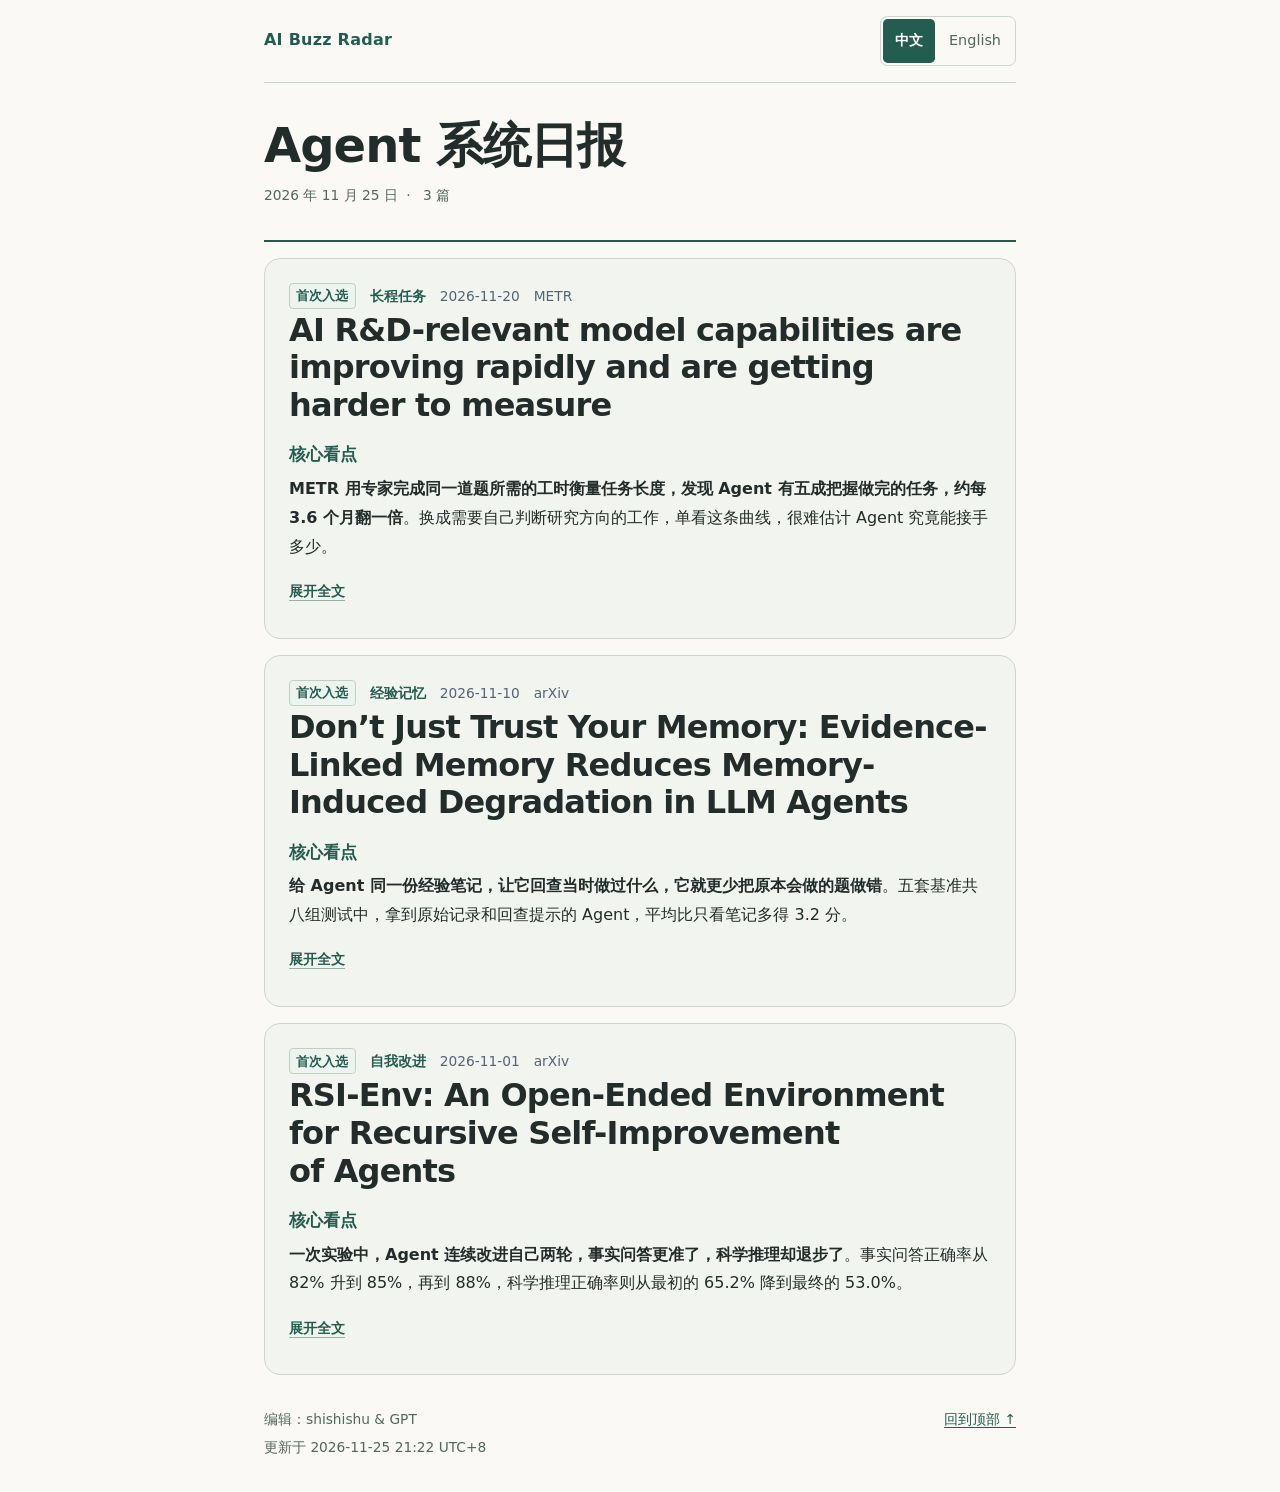
